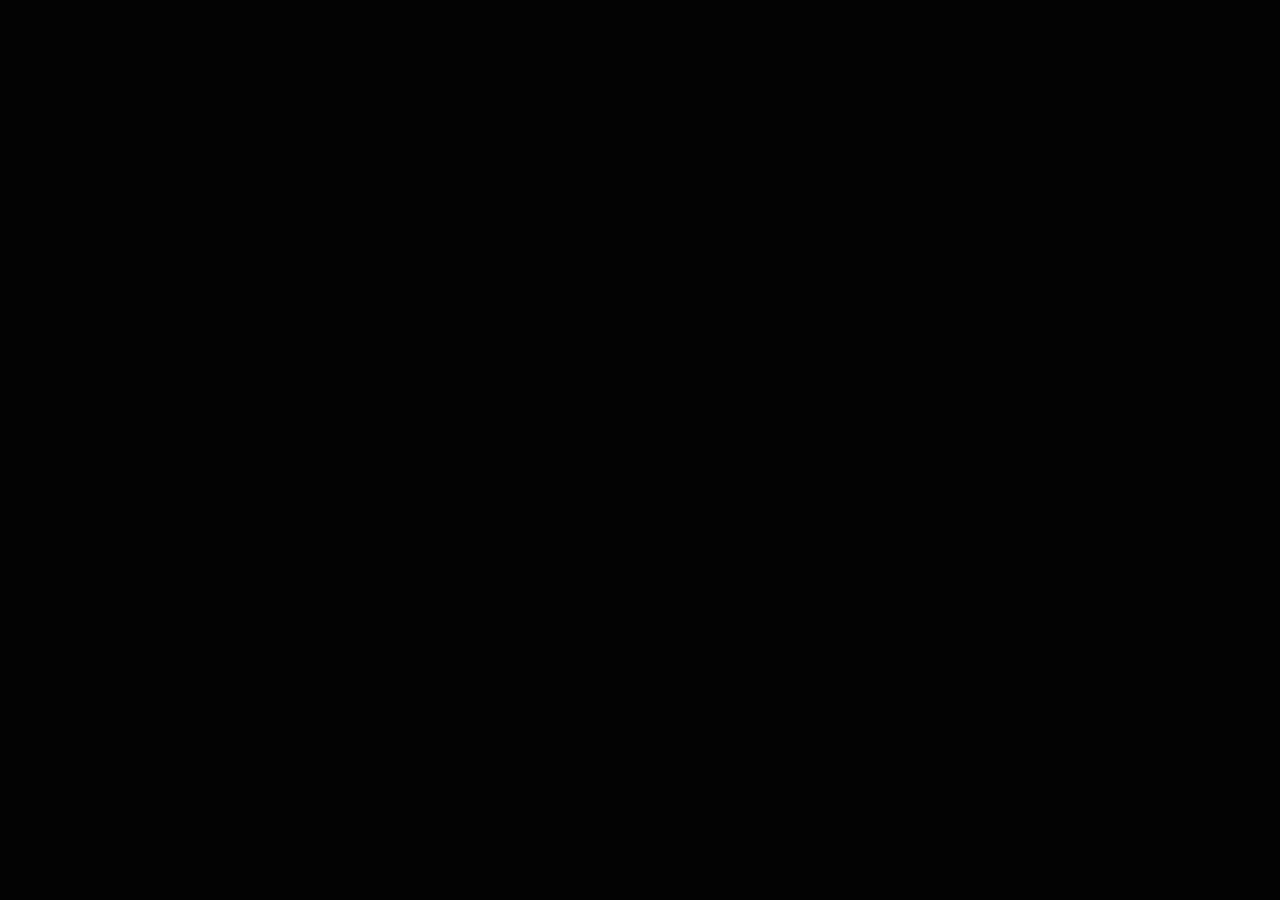
==== index.html @ 35785496 "Add files via upload" ====
<!DOCTYPE html><html lang="ru"><head><meta charset="utf-8"><meta http-equiv="X-UA-Compatible" content="IE=edge"><meta name="viewport" content="width=device-width,initial-scale=1"><!--[if IE]><link rel="icon" href="/favicon.ico"><![endif]--><title>my-time</title><link href="/css/chunk-2773e936.33320d88.css" rel="prefetch"><link href="/js/chunk-2773e936.4929182a.js" rel="prefetch"><link href="/js/chunk-2d217357.338fc797.js" rel="prefetch"><link href="/css/app.c82d4ef8.css" rel="preload" as="style"><link href="/js/app.4e333f51.js" rel="preload" as="script"><link href="/js/chunk-vendors.bb2d815b.js" rel="preload" as="script"><link href="/css/app.c82d4ef8.css" rel="stylesheet"><link rel="icon" type="image/png" sizes="32x32" href="/img/icons/favicon-32x32.png"><link rel="icon" type="image/png" sizes="16x16" href="/img/icons/favicon-16x16.png"><link rel="manifest" href="/manifest.json"><meta name="theme-color" content="#4DBA87"><meta name="apple-mobile-web-app-capable" content="no"><meta name="apple-mobile-web-app-status-bar-style" content="default"><meta name="apple-mobile-web-app-title" content="my-time"><link rel="apple-touch-icon" href="/img/icons/apple-touch-icon-152x152.png"><link rel="mask-icon" href="/img/icons/safari-pinned-tab.svg" color="#4DBA87"><meta name="msapplication-TileImage" content="/img/icons/msapplication-icon-144x144.png"><meta name="msapplication-TileColor" content="#000000"></head><body><noscript><strong>We're sorry but my-time doesn't work properly without JavaScript enabled. Please enable it to continue.</strong></noscript><div id="app"></div><script src="/js/chunk-vendors.bb2d815b.js"></script><script src="/js/app.4e333f51.js"></script></body></html>
---- css/chunk-2773e936.33320d88.css ----
.favorites__content .tasks{padding-top:15px}
---- css/app.c82d4ef8.css ----
*{margin:0;padding:0;box-sizing:border-box;-webkit-tap-highlight-color:rgba(0,0,0,0)}*,body{font-family:Roboto,sans-serif}body{background-color:#030303;color:#fff}button,input{height:50px;border-radius:10px;border:none;box-shadow:none;outline:none}input{padding-left:15px;background-color:#131313;color:#fff;font-size:15px;font-weight:400}input::-moz-placeholder{color:hsla(0,0%,100%,.44313725490196076)}input:-ms-input-placeholder{color:hsla(0,0%,100%,.44313725490196076)}input::placeholder{color:hsla(0,0%,100%,.44313725490196076)}@supports (-webkit-appearance:none) or (-moz-appearance:none){input[type=checkbox],input[type=radio]{--active:#275efe;--active-inner:#fff;--focus:1px rgba(39,94,254,0.3);--border:#bbc1e1;--border-hover:#275efe;--background:#fff;--disabled:#f6f8ff;--disabled-inner:#e1e6f9;-webkit-appearance:none;-moz-appearance:none;height:17px;outline:none;display:inline-block;vertical-align:top;position:relative;margin:0;cursor:pointer;border:1px solid var(--bc,var(--border));background:var(--b,var(--background));transition:background .3s,border-color .3s,box-shadow .2s}input[type=checkbox]:after,input[type=radio]:after{content:"";display:block;left:0;top:0;position:absolute;transition:transform var(--d-t,.3s) var(--d-t-e,ease),opacity var(--d-o,.2s)}input[type=checkbox]:checked,input[type=radio]:checked{--b:var(--active);--bc:var(--active);--d-o:.3s;--d-t:.6s;--d-t-e:cubic-bezier(.2,.85,.32,1.2)}input[type=checkbox]:disabled,input[type=radio]:disabled{--b:var(--disabled);cursor:not-allowed;opacity:.9}input[type=checkbox]:disabled:checked,input[type=radio]:disabled:checked{--b:var(--disabled-inner);--bc:var(--border)}input[type=checkbox]:disabled+label,input[type=radio]:disabled+label{cursor:not-allowed}input[type=checkbox]:hover:not(:checked):not(:disabled),input[type=radio]:hover:not(:checked):not(:disabled){--bc:var(--border-hover)}input[type=checkbox]:focus,input[type=radio]:focus{box-shadow:0 0 0 var(--focus)}input[type=checkbox]:not(.switch),input[type=radio]:not(.switch){width:17px}input[type=checkbox]:not(.switch):after,input[type=radio]:not(.switch):after{opacity:var(--o,0)}input[type=checkbox]:not(.switch):checked,input[type=radio]:not(.switch):checked{--o:1}input[type=checkbox]+label,input[type=radio]+label{font-size:14px;display:inline-block;vertical-align:top;cursor:pointer;margin-left:4px}input[type=checkbox]:not(.switch){border-radius:5px}input[type=checkbox]:not(.switch):after{width:4px;height:8px;border:2px solid var(--active-inner);border-top:0;border-left:0;left:4.7px;top:0;transform:rotate(var(--r,20deg))}input[type=checkbox]:not(.switch):checked{--r:43deg}input[type=checkbox].switch{width:38px;border-radius:11px}input[type=checkbox].switch:after{left:2px;top:2px;border-radius:50%;width:15px;height:15px;background:var(--ab,var(--border));transform:translateX(var(--x,0))}input[type=checkbox].switch:checked{--ab:var(--active-inner);--x:17px}input[type=checkbox].switch:disabled:not(:checked):after{opacity:.6}input[type=radio]{border-radius:50%}input[type=radio]:after{width:19px;height:19px;border-radius:50%;background:var(--active-inner);opacity:0;transform:scale(var(--s,.7))}input[type=radio]:checked{--s:.5}}button{padding:0 20px;background:linear-gradient(to bottom right,#1fa5ff,#1053ff);color:#fff;font-size:15px;font-weight:500;cursor:pointer;transition:.3s}button:hover{background-color:#095ed6}.text-completed{text-decoration:line-through!important}.container{position:relative;width:90%;max-width:480px;margin:0 auto}.fade-enter-active,.fade-leave-active{transition:opacity .3s}.fade-enter,.fade-leave-to{opacity:0}.tasks{padding-top:15px;min-height:300px;height:calc(100vh - 60px);overflow-y:scroll}.tasks::-webkit-scrollbar{width:0}.tasks .tasks__row-title-btn{width:100%;display:flex;justify-content:space-between;align-items:center}.tasks .tasks__row-title-btn .tasks__toggle-tasks{margin-top:10px;width:30px;height:30px;border-radius:5px;position:relative;background-color:#131313;background-image:url(../img/row.0f222b0d.svg);background-size:60%;background-position:50%;background-repeat:no-repeat}.tasks .tasks__row-title-btn .tasks__toggle-tasks_col{background-image:url(../img/column.a59ead83.svg)}.tasks .tasks__title{margin-top:15px;font-size:20px}.tasks .tasks__empty{position:absolute;top:55%;left:50%;transform:translate(-50%,-55%);min-width:300px;max-width:300px;color:#4d4d4d;text-align:center;font-size:20px}.search[data-v-60acb552]{width:100%;z-index:99}.search .search__wrapper[data-v-60acb552]{display:flex;border-radius:13px;background-color:#131313}.search .search__wrapper .search__inp[data-v-60acb552]{width:100%;background-color:transparent}.search .search__wrapper .search__btn[data-v-60acb552]{min-width:50px;max-width:50px;padding:0;background-color:transparent;background-image:url(../img/search.993e23d5.svg);background-size:60%;background-repeat:no-repeat;background-position:50%}.search .search__wrapper .search__btn_voice[data-v-60acb552]{background-image:url(../img/microphone.0c32da99.svg);background-size:50%}.banner[data-v-dc22b706]{width:100%;height:120px;padding:17px;margin-top:10px;border-radius:15px;background:linear-gradient(to bottom right,#ff6a28,#fe2f57)}.banner .banner__time[data-v-dc22b706]{margin-top:0;font-size:22px;font-weight:700}.banner .banner__date[data-v-dc22b706]{margin-top:2px;font-size:15px}.banner .banner__date span[data-v-dc22b706]{font-weight:900}.banner .banner__title[data-v-dc22b706]{margin-top:17px;font-size:16px}.tasks-wrapper[data-v-55b09210]{width:100%;margin-top:10px;margin-left:-2%;display:flex;flex-wrap:wrap}.tasks-wrapper .tasks-wrapper__task[data-v-55b09210]{position:relative;width:48%;min-height:140px;max-height:140px;margin-left:2%;border-radius:13px;padding-left:15px;padding-right:10px;padding-top:13px;overflow:hidden;background-color:#131313;margin-top:2%;cursor:pointer}.tasks-wrapper .tasks-wrapper__task[data-v-55b09210]:before{content:"";position:absolute;bottom:0;left:0;width:100%;height:70%;box-shadow:inset 0 -100px 43px -33px #131313;z-index:2}.tasks-wrapper .tasks-wrapper__task .tasks-wrapper__date[data-v-55b09210]{margin-top:0;font-size:11px}.tasks-wrapper .tasks-wrapper__task .tasks-wrapper__title[data-v-55b09210]{margin-top:7px;font-size:16px}.tasks-wrapper .tasks-wrapper__task .tasks-wrapper__subtasks[data-v-55b09210]{margin-top:5px;max-height:80px;overflow:hidden;list-style:none}.tasks-wrapper .tasks-wrapper__task .tasks-wrapper__subtasks .tasks-wrapper__subtask[data-v-55b09210]{font-size:13px}.tasks-wrapper .tasks-wrapper__task-start[data-v-55b09210]{background-color:#4d97ff}.tasks-wrapper .tasks-wrapper__task-start[data-v-55b09210]:before{content:"";position:absolute;bottom:0;left:0;width:100%;height:70%;box-shadow:inset 0 -100px 43px -33px #4d97ff;z-index:2}.tasks-wrapper .wrapper__task-expired[data-v-55b09210]{background-color:#e95454}.tasks-wrapper .wrapper__task-expired[data-v-55b09210]:before{content:"";position:absolute;bottom:0;left:0;width:100%;height:70%;box-shadow:inset 0 -100px 43px -33px #e95454;z-index:2}.tasks-wrapper .tasks-wrapper__task-completed[data-v-55b09210]{background-color:#1ee6a3}.tasks-wrapper .tasks-wrapper__task-completed[data-v-55b09210]:before{content:"";position:absolute;bottom:0;left:0;width:100%;height:70%;box-shadow:inset 0 -100px 43px -33px #1ee6a3;z-index:2}.tasks-wrapper .tasks-wrapper__task-completed .tasks-wrapper__subtasks .tasks-wrapper__subtask[data-v-55b09210],.tasks-wrapper .tasks-wrapper__task-completed .tasks-wrapper__title[data-v-55b09210]{text-decoration:line-through}.tasks-wrapper_col[data-v-55b09210]{display:flex;flex-direction:column;margin-left:0}.tasks-wrapper_col .tasks-wrapper__task[data-v-55b09210]{width:100%;margin-left:0}.task[data-v-6e0d31a6]{position:fixed;top:0;left:0;width:100%;height:100%;background-color:#030303;color:#fff;z-index:100;overflow:scroll;padding-bottom:20px}.task[data-v-6e0d31a6]::-webkit-scrollbar{width:0}.task .task__wrapper[data-v-6e0d31a6]{height:100%;min-height:500px}.task .task__header[data-v-6e0d31a6]{width:100%;height:50px;display:flex;justify-content:space-between;align-items:center}.task .task__header .task__close[data-v-6e0d31a6]{width:17px;height:17px;background-image:url(../img/left-arrow.f709d00b.svg);background-size:100%;background-position:50%;background-repeat:no-repeat}.task .task__header .task__params[data-v-6e0d31a6]{display:flex;align-items:center}.task .task__header .task__params .task__param[data-v-6e0d31a6]{width:20px;height:20px;background-size:100%;background-position:50%;background-repeat:no-repeat}.task .task__header .task__params .task__param[data-v-6e0d31a6]:not(:last-child){margin-right:13px}.task .task__date[data-v-6e0d31a6]{margin-top:13px;font-size:11px}.task .task__title[data-v-6e0d31a6]{margin-top:5px;font-size:23px}.task .task__subtasks[data-v-6e0d31a6]{margin-top:15px;list-style:none}.task .task__subtasks .task__subtask[data-v-6e0d31a6]{display:flex}.task .task__subtasks .task__subtask[data-v-6e0d31a6]:not(:first-child){margin-top:10px}.task .task__subtasks .task__subtask label[data-v-6e0d31a6]{margin-left:10px;font-size:16px}.add-task-btn[data-v-cedda2b6]{position:absolute;bottom:20px;right:0;height:45px;display:flex;align-items:center;border-radius:50px;font-size:14px;z-index:99}.add-task-btn span[data-v-cedda2b6]{margin-right:10px;font-size:30px}.nav[data-v-4099fc25]{width:100%;position:fixed;left:0;bottom:0;display:flex;align-items:center;background-color:#030303;z-index:99}.nav .nav__wrapper[data-v-4099fc25]{height:60px;padding:0 20px;padding-top:5px;display:flex;justify-content:space-between;align-items:center}.nav .nav__wrapper .nav__btn[data-v-4099fc25]{-webkit-user-select:none;-moz-user-select:none;-ms-user-select:none;user-select:none;cursor:pointer}.nav .nav__wrapper .nav__btn svg[data-v-4099fc25]{max-width:22px;max-height:22px;fill:#fff;transition:.3s}.nav .nav__wrapper .router-link-exact-active svg[data-v-4099fc25],.nav .nav__wrapper .router-link-exact-active svg path[data-v-4099fc25]{fill:#1771f1}.add-task[data-v-185a1dc6]{position:fixed;top:0;left:0;width:100%;height:100%;background-color:#030303;color:#fff;z-index:100;overflow:scroll;padding-bottom:20px}.add-task[data-v-185a1dc6]::-webkit-scrollbar{width:0}.add-task .add-task__wrapper[data-v-185a1dc6]{height:100%;min-height:500px}.add-task .add-task__header[data-v-185a1dc6]{width:100%;margin-top:15px;display:flex;align-items:center;justify-content:space-between}.add-task .add-task__header .add-task__title[data-v-185a1dc6]{font-size:17px}.add-task .add-task__header .add-task__close[data-v-185a1dc6]{width:20px;height:20px;padding:0;background:transparent;border-radius:0;background-image:url(../img/close.d11ab18e.svg);background-size:80%;background-position:50%;background-repeat:no-repeat}.add-task .add-task__date[data-v-185a1dc6],.add-task .add-task__title-inp[data-v-185a1dc6]{width:100%;margin-top:20px}.add-task .add-task__date .add-task__date-title[data-v-185a1dc6]{font-size:12px}.add-task .add-task__date .add-task__date-inp[data-v-185a1dc6]{width:100%;margin-top:5px;display:flex;align-items:center;justify-content:space-between}.add-task .add-task__date .add-task__date-inp input[data-v-185a1dc6]{width:49%}.add-task .add-task__subtask[data-v-185a1dc6]{margin-top:20px}.add-task .add-task__subtask .add-task__subtask-add[data-v-185a1dc6]{width:100%;height:30px;padding:0;border-radius:5px;background:#131313;font-size:14px;font-weight:400}.add-task .add-task__subtask .add-task__subtasks[data-v-185a1dc6]{margin-top:10px;display:flex;flex-direction:column}.add-task .add-task__subtask .add-task__subtasks .add-task__subtask-inp[data-v-185a1dc6]{display:flex;align-items:center;border-radius:10px;background-color:#131313}.add-task .add-task__subtask .add-task__subtasks .add-task__subtask-inp[data-v-185a1dc6]:not(:first-child){margin-top:5px}.add-task .add-task__subtask .add-task__subtasks .add-task__subtask-inp input[data-v-185a1dc6]{width:100%;height:40px}.add-task .add-task__subtask .add-task__subtasks .add-task__subtask-inp button[data-v-185a1dc6]{width:40px;height:40px;border-radius:0;background-color:transparent;background-image:url(../img/close.d11ab18e.svg);background-size:30%;background-repeat:no-repeat;background-position:50%}.add-task .add-task__add[data-v-185a1dc6]{margin-top:20px;width:100%;height:35px}
---- css/app.c82d4ef8.css ----
*{margin:0;padding:0;box-sizing:border-box;-webkit-tap-highlight-color:rgba(0,0,0,0)}*,body{font-family:Roboto,sans-serif}body{background-color:#030303;color:#fff}button,input{height:50px;border-radius:10px;border:none;box-shadow:none;outline:none}input{padding-left:15px;background-color:#131313;color:#fff;font-size:15px;font-weight:400}input::-moz-placeholder{color:hsla(0,0%,100%,.44313725490196076)}input:-ms-input-placeholder{color:hsla(0,0%,100%,.44313725490196076)}input::placeholder{color:hsla(0,0%,100%,.44313725490196076)}@supports (-webkit-appearance:none) or (-moz-appearance:none){input[type=checkbox],input[type=radio]{--active:#275efe;--active-inner:#fff;--focus:1px rgba(39,94,254,0.3);--border:#bbc1e1;--border-hover:#275efe;--background:#fff;--disabled:#f6f8ff;--disabled-inner:#e1e6f9;-webkit-appearance:none;-moz-appearance:none;height:17px;outline:none;display:inline-block;vertical-align:top;position:relative;margin:0;cursor:pointer;border:1px solid var(--bc,var(--border));background:var(--b,var(--background));transition:background .3s,border-color .3s,box-shadow .2s}input[type=checkbox]:after,input[type=radio]:after{content:"";display:block;left:0;top:0;position:absolute;transition:transform var(--d-t,.3s) var(--d-t-e,ease),opacity var(--d-o,.2s)}input[type=checkbox]:checked,input[type=radio]:checked{--b:var(--active);--bc:var(--active);--d-o:.3s;--d-t:.6s;--d-t-e:cubic-bezier(.2,.85,.32,1.2)}input[type=checkbox]:disabled,input[type=radio]:disabled{--b:var(--disabled);cursor:not-allowed;opacity:.9}input[type=checkbox]:disabled:checked,input[type=radio]:disabled:checked{--b:var(--disabled-inner);--bc:var(--border)}input[type=checkbox]:disabled+label,input[type=radio]:disabled+label{cursor:not-allowed}input[type=checkbox]:hover:not(:checked):not(:disabled),input[type=radio]:hover:not(:checked):not(:disabled){--bc:var(--border-hover)}input[type=checkbox]:focus,input[type=radio]:focus{box-shadow:0 0 0 var(--focus)}input[type=checkbox]:not(.switch),input[type=radio]:not(.switch){width:17px}input[type=checkbox]:not(.switch):after,input[type=radio]:not(.switch):after{opacity:var(--o,0)}input[type=checkbox]:not(.switch):checked,input[type=radio]:not(.switch):checked{--o:1}input[type=checkbox]+label,input[type=radio]+label{font-size:14px;display:inline-block;vertical-align:top;cursor:pointer;margin-left:4px}input[type=checkbox]:not(.switch){border-radius:5px}input[type=checkbox]:not(.switch):after{width:4px;height:8px;border:2px solid var(--active-inner);border-top:0;border-left:0;left:4.7px;top:0;transform:rotate(var(--r,20deg))}input[type=checkbox]:not(.switch):checked{--r:43deg}input[type=checkbox].switch{width:38px;border-radius:11px}input[type=checkbox].switch:after{left:2px;top:2px;border-radius:50%;width:15px;height:15px;background:var(--ab,var(--border));transform:translateX(var(--x,0))}input[type=checkbox].switch:checked{--ab:var(--active-inner);--x:17px}input[type=checkbox].switch:disabled:not(:checked):after{opacity:.6}input[type=radio]{border-radius:50%}input[type=radio]:after{width:19px;height:19px;border-radius:50%;background:var(--active-inner);opacity:0;transform:scale(var(--s,.7))}input[type=radio]:checked{--s:.5}}button{padding:0 20px;background:linear-gradient(to bottom right,#1fa5ff,#1053ff);color:#fff;font-size:15px;font-weight:500;cursor:pointer;transition:.3s}button:hover{background-color:#095ed6}.text-completed{text-decoration:line-through!important}.container{position:relative;width:90%;max-width:480px;margin:0 auto}.fade-enter-active,.fade-leave-active{transition:opacity .3s}.fade-enter,.fade-leave-to{opacity:0}.tasks{padding-top:15px;min-height:300px;height:calc(100vh - 60px);overflow-y:scroll}.tasks::-webkit-scrollbar{width:0}.tasks .tasks__row-title-btn{width:100%;display:flex;justify-content:space-between;align-items:center}.tasks .tasks__row-title-btn .tasks__toggle-tasks{margin-top:10px;width:30px;height:30px;border-radius:5px;position:relative;background-color:#131313;background-image:url(../img/row.0f222b0d.svg);background-size:60%;background-position:50%;background-repeat:no-repeat}.tasks .tasks__row-title-btn .tasks__toggle-tasks_col{background-image:url(../img/column.a59ead83.svg)}.tasks .tasks__title{margin-top:15px;font-size:20px}.tasks .tasks__empty{position:absolute;top:55%;left:50%;transform:translate(-50%,-55%);min-width:300px;max-width:300px;color:#4d4d4d;text-align:center;font-size:20px}.search[data-v-60acb552]{width:100%;z-index:99}.search .search__wrapper[data-v-60acb552]{display:flex;border-radius:13px;background-color:#131313}.search .search__wrapper .search__inp[data-v-60acb552]{width:100%;background-color:transparent}.search .search__wrapper .search__btn[data-v-60acb552]{min-width:50px;max-width:50px;padding:0;background-color:transparent;background-image:url(../img/search.993e23d5.svg);background-size:60%;background-repeat:no-repeat;background-position:50%}.search .search__wrapper .search__btn_voice[data-v-60acb552]{background-image:url(../img/microphone.0c32da99.svg);background-size:50%}.banner[data-v-dc22b706]{width:100%;height:120px;padding:17px;margin-top:10px;border-radius:15px;background:linear-gradient(to bottom right,#ff6a28,#fe2f57)}.banner .banner__time[data-v-dc22b706]{margin-top:0;font-size:22px;font-weight:700}.banner .banner__date[data-v-dc22b706]{margin-top:2px;font-size:15px}.banner .banner__date span[data-v-dc22b706]{font-weight:900}.banner .banner__title[data-v-dc22b706]{margin-top:17px;font-size:16px}.tasks-wrapper[data-v-55b09210]{width:100%;margin-top:10px;margin-left:-2%;display:flex;flex-wrap:wrap}.tasks-wrapper .tasks-wrapper__task[data-v-55b09210]{position:relative;width:48%;min-height:140px;max-height:140px;margin-left:2%;border-radius:13px;padding-left:15px;padding-right:10px;padding-top:13px;overflow:hidden;background-color:#131313;margin-top:2%;cursor:pointer}.tasks-wrapper .tasks-wrapper__task[data-v-55b09210]:before{content:"";position:absolute;bottom:0;left:0;width:100%;height:70%;box-shadow:inset 0 -100px 43px -33px #131313;z-index:2}.tasks-wrapper .tasks-wrapper__task .tasks-wrapper__date[data-v-55b09210]{margin-top:0;font-size:11px}.tasks-wrapper .tasks-wrapper__task .tasks-wrapper__title[data-v-55b09210]{margin-top:7px;font-size:16px}.tasks-wrapper .tasks-wrapper__task .tasks-wrapper__subtasks[data-v-55b09210]{margin-top:5px;max-height:80px;overflow:hidden;list-style:none}.tasks-wrapper .tasks-wrapper__task .tasks-wrapper__subtasks .tasks-wrapper__subtask[data-v-55b09210]{font-size:13px}.tasks-wrapper .tasks-wrapper__task-start[data-v-55b09210]{background-color:#4d97ff}.tasks-wrapper .tasks-wrapper__task-start[data-v-55b09210]:before{content:"";position:absolute;bottom:0;left:0;width:100%;height:70%;box-shadow:inset 0 -100px 43px -33px #4d97ff;z-index:2}.tasks-wrapper .wrapper__task-expired[data-v-55b09210]{background-color:#e95454}.tasks-wrapper .wrapper__task-expired[data-v-55b09210]:before{content:"";position:absolute;bottom:0;left:0;width:100%;height:70%;box-shadow:inset 0 -100px 43px -33px #e95454;z-index:2}.tasks-wrapper .tasks-wrapper__task-completed[data-v-55b09210]{background-color:#1ee6a3}.tasks-wrapper .tasks-wrapper__task-completed[data-v-55b09210]:before{content:"";position:absolute;bottom:0;left:0;width:100%;height:70%;box-shadow:inset 0 -100px 43px -33px #1ee6a3;z-index:2}.tasks-wrapper .tasks-wrapper__task-completed .tasks-wrapper__subtasks .tasks-wrapper__subtask[data-v-55b09210],.tasks-wrapper .tasks-wrapper__task-completed .tasks-wrapper__title[data-v-55b09210]{text-decoration:line-through}.tasks-wrapper_col[data-v-55b09210]{display:flex;flex-direction:column;margin-left:0}.tasks-wrapper_col .tasks-wrapper__task[data-v-55b09210]{width:100%;margin-left:0}.task[data-v-6e0d31a6]{position:fixed;top:0;left:0;width:100%;height:100%;background-color:#030303;color:#fff;z-index:100;overflow:scroll;padding-bottom:20px}.task[data-v-6e0d31a6]::-webkit-scrollbar{width:0}.task .task__wrapper[data-v-6e0d31a6]{height:100%;min-height:500px}.task .task__header[data-v-6e0d31a6]{width:100%;height:50px;display:flex;justify-content:space-between;align-items:center}.task .task__header .task__close[data-v-6e0d31a6]{width:17px;height:17px;background-image:url(../img/left-arrow.f709d00b.svg);background-size:100%;background-position:50%;background-repeat:no-repeat}.task .task__header .task__params[data-v-6e0d31a6]{display:flex;align-items:center}.task .task__header .task__params .task__param[data-v-6e0d31a6]{width:20px;height:20px;background-size:100%;background-position:50%;background-repeat:no-repeat}.task .task__header .task__params .task__param[data-v-6e0d31a6]:not(:last-child){margin-right:13px}.task .task__date[data-v-6e0d31a6]{margin-top:13px;font-size:11px}.task .task__title[data-v-6e0d31a6]{margin-top:5px;font-size:23px}.task .task__subtasks[data-v-6e0d31a6]{margin-top:15px;list-style:none}.task .task__subtasks .task__subtask[data-v-6e0d31a6]{display:flex}.task .task__subtasks .task__subtask[data-v-6e0d31a6]:not(:first-child){margin-top:10px}.task .task__subtasks .task__subtask label[data-v-6e0d31a6]{margin-left:10px;font-size:16px}.add-task-btn[data-v-cedda2b6]{position:absolute;bottom:20px;right:0;height:45px;display:flex;align-items:center;border-radius:50px;font-size:14px;z-index:99}.add-task-btn span[data-v-cedda2b6]{margin-right:10px;font-size:30px}.nav[data-v-4099fc25]{width:100%;position:fixed;left:0;bottom:0;display:flex;align-items:center;background-color:#030303;z-index:99}.nav .nav__wrapper[data-v-4099fc25]{height:60px;padding:0 20px;padding-top:5px;display:flex;justify-content:space-between;align-items:center}.nav .nav__wrapper .nav__btn[data-v-4099fc25]{-webkit-user-select:none;-moz-user-select:none;-ms-user-select:none;user-select:none;cursor:pointer}.nav .nav__wrapper .nav__btn svg[data-v-4099fc25]{max-width:22px;max-height:22px;fill:#fff;transition:.3s}.nav .nav__wrapper .router-link-exact-active svg[data-v-4099fc25],.nav .nav__wrapper .router-link-exact-active svg path[data-v-4099fc25]{fill:#1771f1}.add-task[data-v-185a1dc6]{position:fixed;top:0;left:0;width:100%;height:100%;background-color:#030303;color:#fff;z-index:100;overflow:scroll;padding-bottom:20px}.add-task[data-v-185a1dc6]::-webkit-scrollbar{width:0}.add-task .add-task__wrapper[data-v-185a1dc6]{height:100%;min-height:500px}.add-task .add-task__header[data-v-185a1dc6]{width:100%;margin-top:15px;display:flex;align-items:center;justify-content:space-between}.add-task .add-task__header .add-task__title[data-v-185a1dc6]{font-size:17px}.add-task .add-task__header .add-task__close[data-v-185a1dc6]{width:20px;height:20px;padding:0;background:transparent;border-radius:0;background-image:url(../img/close.d11ab18e.svg);background-size:80%;background-position:50%;background-repeat:no-repeat}.add-task .add-task__date[data-v-185a1dc6],.add-task .add-task__title-inp[data-v-185a1dc6]{width:100%;margin-top:20px}.add-task .add-task__date .add-task__date-title[data-v-185a1dc6]{font-size:12px}.add-task .add-task__date .add-task__date-inp[data-v-185a1dc6]{width:100%;margin-top:5px;display:flex;align-items:center;justify-content:space-between}.add-task .add-task__date .add-task__date-inp input[data-v-185a1dc6]{width:49%}.add-task .add-task__subtask[data-v-185a1dc6]{margin-top:20px}.add-task .add-task__subtask .add-task__subtask-add[data-v-185a1dc6]{width:100%;height:30px;padding:0;border-radius:5px;background:#131313;font-size:14px;font-weight:400}.add-task .add-task__subtask .add-task__subtasks[data-v-185a1dc6]{margin-top:10px;display:flex;flex-direction:column}.add-task .add-task__subtask .add-task__subtasks .add-task__subtask-inp[data-v-185a1dc6]{display:flex;align-items:center;border-radius:10px;background-color:#131313}.add-task .add-task__subtask .add-task__subtasks .add-task__subtask-inp[data-v-185a1dc6]:not(:first-child){margin-top:5px}.add-task .add-task__subtask .add-task__subtasks .add-task__subtask-inp input[data-v-185a1dc6]{width:100%;height:40px}.add-task .add-task__subtask .add-task__subtasks .add-task__subtask-inp button[data-v-185a1dc6]{width:40px;height:40px;border-radius:0;background-color:transparent;background-image:url(../img/close.d11ab18e.svg);background-size:30%;background-repeat:no-repeat;background-position:50%}.add-task .add-task__add[data-v-185a1dc6]{margin-top:20px;width:100%;height:35px}
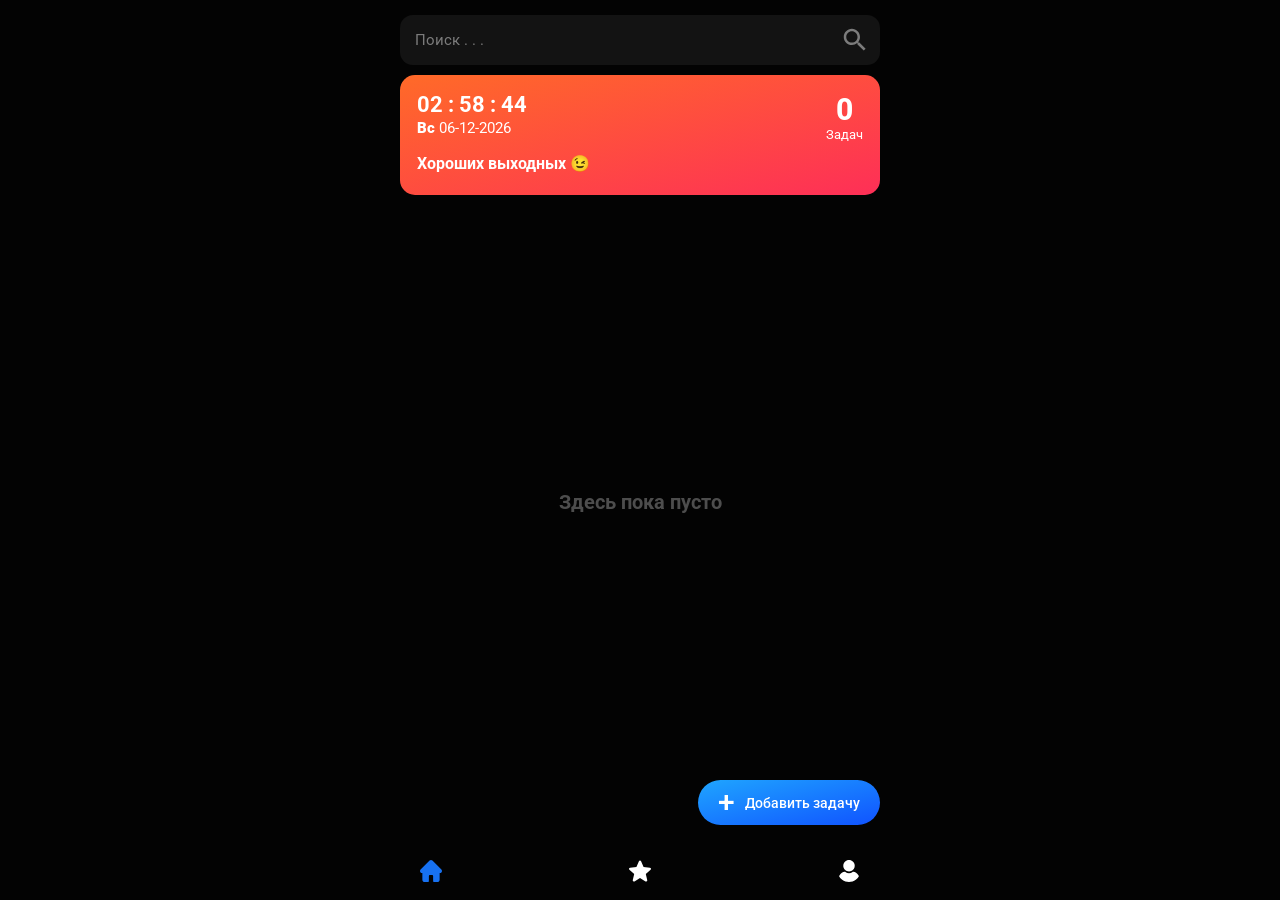
==== commit 5a9d1636: "Add files via upload" ====
--- a/index.html
+++ b/index.html
@@ -1 +1,37 @@
-<!DOCTYPE html><html lang="ru"><head><meta charset="utf-8"><meta http-equiv="X-UA-Compatible" content="IE=edge"><meta name="viewport" content="width=device-width,initial-scale=1"><!--[if IE]><link rel="icon" href="/favicon.ico"><![endif]--><title>my-time</title><link href="/css/chunk-2773e936.33320d88.css" rel="prefetch"><link href="/js/chunk-2773e936.4929182a.js" rel="prefetch"><link href="/js/chunk-2d217357.338fc797.js" rel="prefetch"><link href="/css/app.c82d4ef8.css" rel="preload" as="style"><link href="/js/app.4e333f51.js" rel="preload" as="script"><link href="/js/chunk-vendors.bb2d815b.js" rel="preload" as="script"><link href="/css/app.c82d4ef8.css" rel="stylesheet"><link rel="icon" type="image/png" sizes="32x32" href="/img/icons/favicon-32x32.png"><link rel="icon" type="image/png" sizes="16x16" href="/img/icons/favicon-16x16.png"><link rel="manifest" href="/manifest.json"><meta name="theme-color" content="#4DBA87"><meta name="apple-mobile-web-app-capable" content="no"><meta name="apple-mobile-web-app-status-bar-style" content="default"><meta name="apple-mobile-web-app-title" content="my-time"><link rel="apple-touch-icon" href="/img/icons/apple-touch-icon-152x152.png"><link rel="mask-icon" href="/img/icons/safari-pinned-tab.svg" color="#4DBA87"><meta name="msapplication-TileImage" content="/img/icons/msapplication-icon-144x144.png"><meta name="msapplication-TileColor" content="#000000"></head><body><noscript><strong>We're sorry but my-time doesn't work properly without JavaScript enabled. Please enable it to continue.</strong></noscript><div id="app"></div><script src="/js/chunk-vendors.bb2d815b.js"></script><script src="/js/app.4e333f51.js"></script></body></html>+<!DOCTYPE html>
+<html lang="ru">
+<head>
+    <meta charset="utf-8">
+    <meta http-equiv="X-UA-Compatible" content="IE=edge">
+    <meta name="viewport" content="width=device-width,initial-scale=1">
+    <!--[if IE]>
+    <link rel="icon" href="/favicon.ico"><![endif]--><title>Notes</title>
+    <link href="/css/chunk-2773e936.33320d88.css" rel="prefetch">
+    <link href="/js/chunk-2773e936.05f5c3e2.js" rel="prefetch">
+    <link href="/js/chunk-2d0c8842.29bdf00c.js" rel="prefetch">
+    <link href="/js/chunk-2d0d338e.11d498d3.js" rel="prefetch">
+    <link href="/js/chunk-2d217357.ae02a69b.js" rel="prefetch">
+    <link href="/css/app.5cc33a46.css" rel="preload" as="style">
+    <link href="/js/app.e316fbad.js" rel="preload" as="script">
+    <link href="/js/chunk-vendors.88b5a875.js" rel="preload" as="script">
+    <link href="/css/app.5cc33a46.css" rel="stylesheet">
+    <link rel="icon" type="image/png" sizes="32x32" href="/img/icons/notes.png">
+    <link rel="icon" type="image/png" sizes="16x16" href="/img/icons/notes.png">
+    <link rel="manifest" href="/manifest.json">
+    <meta name="theme-color" content="#000000">
+    <meta name="apple-mobile-web-app-capable" content="no">
+    <meta name="apple-mobile-web-app-status-bar-style" content="default">
+    <meta name="apple-mobile-web-app-title" content="Notes">
+    <link rel="apple-touch-icon" href="/img/icons/notes.png">
+    <link rel="mask-icon" href="/img/icons/safari-pinned-tab.svg" color="#000000">
+    <meta name="msapplication-TileImage" content="/img/icons/notes.png">
+    <meta name="msapplication-TileColor" content="#000000">
+</head>
+<body>
+<noscript><strong>We're sorry but notes doesn't work properly without JavaScript enabled. Please enable it to
+    continue.</strong></noscript>
+<div id="app"></div>
+<script src="/js/chunk-vendors.88b5a875.js"></script>
+<script src="/js/app.e316fbad.js"></script>
+</body>
+</html>
--- a/css/app.5cc33a46.css
+++ b/css/app.5cc33a46.css
@@ -0,0 +1 @@
+@import url(https://fonts.googleapis.com/css2?family=Roboto:wght@100;300;400;500;700;900&display=swap);*{margin:0;padding:0;-webkit-box-sizing:border-box;box-sizing:border-box;-webkit-tap-highlight-color:rgba(0,0,0,0)}*,body{font-family:Roboto,sans-serif}body{background-color:#030303;color:#fff}button,input{height:50px;border-radius:10px;border:none;-webkit-box-shadow:none;box-shadow:none;outline:none}input{padding-left:15px;background-color:#131313;color:#fff;font-size:15px;font-weight:400}input::-moz-placeholder{color:hsla(0,0%,100%,.44313725490196076)}input:-ms-input-placeholder{color:hsla(0,0%,100%,.44313725490196076)}input::-webkit-input-placeholder{color:hsla(0,0%,100%,.44313725490196076)}input::-ms-input-placeholder{color:hsla(0,0%,100%,.44313725490196076)}input::placeholder{color:hsla(0,0%,100%,.44313725490196076)}@supports (-webkit-appearance:none) or (-moz-appearance:none){input[type=checkbox],input[type=radio]{--active:#275efe;--active-inner:#fff;--focus:1px rgba(39,94,254,0.3);--border:#bbc1e1;--border-hover:#275efe;--background:#fff;--disabled:#f6f8ff;--disabled-inner:#e1e6f9;-webkit-appearance:none;-moz-appearance:none;height:17px;outline:none;display:inline-block;vertical-align:top;position:relative;margin:0;cursor:pointer;border:1px solid var(--bc,var(--border));background:var(--b,var(--background));-webkit-transition:background .3s,border-color .3s,-webkit-box-shadow .2s;transition:background .3s,border-color .3s,-webkit-box-shadow .2s;-o-transition:background .3s,border-color .3s,box-shadow .2s;transition:background .3s,border-color .3s,box-shadow .2s;transition:background .3s,border-color .3s,box-shadow .2s,-webkit-box-shadow .2s}input[type=checkbox]:after,input[type=radio]:after{content:"";display:block;left:0;top:0;position:absolute;-webkit-transition:opacity var(--d-o,.2s),-webkit-transform var(--d-t,.3s) var(--d-t-e,ease);transition:opacity var(--d-o,.2s),-webkit-transform var(--d-t,.3s) var(--d-t-e,ease);-o-transition:transform var(--d-t,.3s) var(--d-t-e,ease),opacity var(--d-o,.2s);transition:transform var(--d-t,.3s) var(--d-t-e,ease),opacity var(--d-o,.2s);transition:transform var(--d-t,.3s) var(--d-t-e,ease),opacity var(--d-o,.2s),-webkit-transform var(--d-t,.3s) var(--d-t-e,ease)}input[type=checkbox]:checked,input[type=radio]:checked{--b:var(--active);--bc:var(--active);--d-o:.3s;--d-t:.6s;--d-t-e:cubic-bezier(.2,.85,.32,1.2)}input[type=checkbox]:disabled,input[type=radio]:disabled{--b:var(--disabled);cursor:not-allowed;opacity:.9}input[type=checkbox]:disabled:checked,input[type=radio]:disabled:checked{--b:var(--disabled-inner);--bc:var(--border)}input[type=checkbox]:disabled+label,input[type=radio]:disabled+label{cursor:not-allowed}input[type=checkbox]:hover:not(:checked):not(:disabled),input[type=radio]:hover:not(:checked):not(:disabled){--bc:var(--border-hover)}input[type=checkbox]:focus,input[type=radio]:focus{-webkit-box-shadow:0 0 0 var(--focus);box-shadow:0 0 0 var(--focus)}input[type=checkbox]:not(.switch),input[type=radio]:not(.switch){width:17px}input[type=checkbox]:not(.switch):after,input[type=radio]:not(.switch):after{opacity:var(--o,0)}input[type=checkbox]:not(.switch):checked,input[type=radio]:not(.switch):checked{--o:1}input[type=checkbox]+label,input[type=radio]+label{font-size:14px;display:inline-block;vertical-align:top;cursor:pointer;margin-left:4px}input[type=checkbox]:not(.switch){border-radius:5px}input[type=checkbox]:not(.switch):after{width:4px;height:8px;border:2px solid var(--active-inner);border-top:0;border-left:0;left:4.7px;top:0;-webkit-transform:rotate(var(--r,20deg));-ms-transform:rotate(var(--r,20deg));transform:rotate(var(--r,20deg))}input[type=checkbox]:not(.switch):checked{--r:43deg}input[type=checkbox].switch{width:38px;border-radius:11px}input[type=checkbox].switch:after{left:2px;top:2px;border-radius:50%;width:15px;height:15px;background:var(--ab,var(--border));-webkit-transform:translateX(var(--x,0));-ms-transform:translateX(var(--x,0));transform:translateX(var(--x,0))}input[type=checkbox].switch:checked{--ab:var(--active-inner);--x:17px}input[type=checkbox].switch:disabled:not(:checked):after{opacity:.6}input[type=radio]{border-radius:50%}input[type=radio]:after{width:19px;height:19px;border-radius:50%;background:var(--active-inner);opacity:0;-webkit-transform:scale(var(--s,.7));-ms-transform:scale(var(--s,.7));transform:scale(var(--s,.7))}input[type=radio]:checked{--s:.5}}button{padding:0 20px;background:-webkit-gradient(linear,left top, right bottom,from(#1fa5ff),to(#1053ff));background:-o-linear-gradient(top left,#1fa5ff,#1053ff);background:linear-gradient(to bottom right,#1fa5ff,#1053ff);color:#fff;font-size:15px;font-weight:500;cursor:pointer;-webkit-transition:.3s;-o-transition:.3s;transition:.3s}button:hover{background-color:#095ed6}.text-completed{text-decoration:line-through!important}.container{position:relative;width:93%;max-width:480px;margin:0 auto}.fade-enter-active,.fade-leave-active{-webkit-transition:opacity .3s;-o-transition:opacity .3s;transition:opacity .3s}.fade-enter,.fade-leave-to{opacity:0}.tasks{padding-top:15px;min-height:calc(100vh - 60px);height:auto;overflow-y:scroll;padding-bottom:65px}.tasks::-webkit-scrollbar{width:0}.tasks .tasks__row-title-btn{width:100%;display:-webkit-box;display:-ms-flexbox;display:flex;-webkit-box-pack:justify;-ms-flex-pack:justify;justify-content:space-between;-webkit-box-align:center;-ms-flex-align:center;align-items:center}.tasks .tasks__row-title-btn .tasks__toggle-tasks{margin-top:10px;width:30px;height:30px;border-radius:5px;position:relative;background-color:#131313;background-image:url(../img/row.0f222b0d.svg);background-size:60%;background-position:50%;background-repeat:no-repeat}.tasks .tasks__row-title-btn .tasks__toggle-tasks_col{background-image:url(../img/column.a59ead83.svg)}.tasks .tasks__title{margin-top:15px;font-size:20px}.tasks .tasks__empty{position:absolute;top:60%;left:50%;-webkit-transform:translate(-50%,-60%);-ms-transform:translate(-50%,-60%);transform:translate(-50%,-60%);min-width:300px;max-width:300px;color:#4d4d4d;text-align:center;font-size:20px}.sign{width:100%;min-height:600px;height:100vh;display:-webkit-box;display:-ms-flexbox;display:flex;-webkit-box-pack:center;-ms-flex-pack:center;justify-content:center;-webkit-box-align:center;-ms-flex-align:center;align-items:center}.sign .sign__content{margin-top:-50px}.sign .sign__content .sign__title{font-size:27px}.sign .sign__content .sign__form{margin-top:10px;display:-webkit-box;display:-ms-flexbox;display:flex;-webkit-box-orient:vertical;-webkit-box-direction:normal;-ms-flex-direction:column;flex-direction:column}.sign .sign__content .sign__form input{height:45px}.sign .sign__content .sign__form input:not(:first-child){margin-top:5px}.sign .sign__content .sign__form button{margin-top:13px;height:45px;font-size:16px;font-weight:400}.sign .sign__content .sign__form .sign__reg{height:35px;margin-top:5px;border-radius:10px;padding:0 20px;display:-webkit-box;display:-ms-flexbox;display:flex;-webkit-box-pack:center;-ms-flex-pack:center;justify-content:center;-webkit-box-align:center;-ms-flex-align:center;align-items:center;background-color:#363636;color:#fff;font-size:14px;font-weight:500;cursor:pointer;-webkit-transition:.3s;-o-transition:.3s;transition:.3s;border:none;-webkit-box-shadow:none;box-shadow:none;outline:none}.search[data-v-07d7a43c]{width:100%;z-index:99}.search .search__wrapper[data-v-07d7a43c]{display:-webkit-box;display:-ms-flexbox;display:flex;border-radius:13px;background-color:#131313}.search .search__wrapper .search__inp[data-v-07d7a43c]{width:100%;background-color:transparent}.search .search__wrapper .search__btn[data-v-07d7a43c]{min-width:50px;max-width:50px;padding:0;background-color:transparent;background-image:url(../img/search.993e23d5.svg);background-size:60%;background-repeat:no-repeat;background-position:50%}.search .search__wrapper .search__btn_voice[data-v-07d7a43c]{background-image:url(../img/microphone.0c32da99.svg);background-size:50%}.banner[data-v-b9e1937a]{width:100%;height:120px;padding:17px;margin-top:10px;display:-webkit-box;display:-ms-flexbox;display:flex;-webkit-box-pack:justify;-ms-flex-pack:justify;justify-content:space-between;border-radius:15px;background:-webkit-gradient(linear,left top, right bottom,from(#ff6a28),to(#fe2f57));background:-o-linear-gradient(top left,#ff6a28,#fe2f57);background:linear-gradient(to bottom right,#ff6a28,#fe2f57)}.banner .banner__wrapper[data-v-b9e1937a]{display:-webkit-box;display:-ms-flexbox;display:flex;-webkit-box-orient:vertical;-webkit-box-direction:normal;-ms-flex-direction:column;flex-direction:column}.banner .banner__length[data-v-b9e1937a]{text-align:center}.banner .banner__length .banner__length-number[data-v-b9e1937a]{font-size:30px;font-weight:800}.banner .banner__length .banner__length-title[data-v-b9e1937a]{font-size:13px}.banner .banner__time[data-v-b9e1937a]{margin-top:0;font-size:22px;font-weight:700}.banner .banner__date[data-v-b9e1937a]{margin-top:2px;font-size:15px}.banner .banner__date span[data-v-b9e1937a]{font-weight:900}.banner .banner__title[data-v-b9e1937a]{margin-top:17px;font-size:16px}.tasks-wrapper[data-v-2fac7d27]{width:100%;margin-top:10px;margin-left:-2%;display:-webkit-box;display:-ms-flexbox;display:flex;-ms-flex-wrap:wrap;flex-wrap:wrap}.tasks-wrapper .tasks-wrapper__task[data-v-2fac7d27]{position:relative;width:48%;min-height:140px;max-height:140px;margin-left:2%;border-radius:13px;padding-left:15px;padding-right:10px;padding-top:13px;overflow:hidden;background-color:#131313;margin-top:2%;cursor:pointer}.tasks-wrapper .tasks-wrapper__task[data-v-2fac7d27]:before{content:"";position:absolute;bottom:0;left:0;width:100%;height:70%;-webkit-box-shadow:inset 0 -100px 43px -33px #131313;box-shadow:inset 0 -100px 43px -33px #131313;z-index:2}.tasks-wrapper .tasks-wrapper__task .tasks-wrapper__date[data-v-2fac7d27]{margin-top:0;font-size:11px}.tasks-wrapper .tasks-wrapper__task .tasks-wrapper__title[data-v-2fac7d27]{margin-top:7px;font-size:16px}.tasks-wrapper .tasks-wrapper__task .tasks-wrapper__subtasks[data-v-2fac7d27]{margin-top:5px;max-height:80px;overflow:hidden;list-style:none}.tasks-wrapper .tasks-wrapper__task .tasks-wrapper__subtasks .tasks-wrapper__subtask[data-v-2fac7d27]{font-size:13px}.tasks-wrapper .tasks-wrapper__task-start[data-v-2fac7d27]{background-color:#4d97ff}.tasks-wrapper .tasks-wrapper__task-start[data-v-2fac7d27]:before{content:"";position:absolute;bottom:0;left:0;width:100%;height:70%;-webkit-box-shadow:inset 0 -100px 43px -33px #4d97ff;box-shadow:inset 0 -100px 43px -33px #4d97ff;z-index:2}.tasks-wrapper .wrapper__task-expired[data-v-2fac7d27]{background-color:#e95454}.tasks-wrapper .wrapper__task-expired[data-v-2fac7d27]:before{content:"";position:absolute;bottom:0;left:0;width:100%;height:70%;-webkit-box-shadow:inset 0 -100px 43px -33px #e95454;box-shadow:inset 0 -100px 43px -33px #e95454;z-index:2}.tasks-wrapper .tasks-wrapper__task-completed[data-v-2fac7d27]{background-color:#1ee6a3}.tasks-wrapper .tasks-wrapper__task-completed[data-v-2fac7d27]:before{content:"";position:absolute;bottom:0;left:0;width:100%;height:70%;-webkit-box-shadow:inset 0 -100px 43px -33px #1ee6a3;box-shadow:inset 0 -100px 43px -33px #1ee6a3;z-index:2}.tasks-wrapper .tasks-wrapper__task-completed .tasks-wrapper__subtasks .tasks-wrapper__subtask[data-v-2fac7d27],.tasks-wrapper .tasks-wrapper__task-completed .tasks-wrapper__title[data-v-2fac7d27]{text-decoration:line-through}.tasks-wrapper_col[data-v-2fac7d27]{display:-webkit-box;display:-ms-flexbox;display:flex;-webkit-box-orient:vertical;-webkit-box-direction:normal;-ms-flex-direction:column;flex-direction:column;margin-left:0}.tasks-wrapper_col .tasks-wrapper__task[data-v-2fac7d27]{width:100%;margin-left:0}.task[data-v-2e915e86]{position:fixed;top:0;left:0;width:100%;height:100%;background-color:#030303;color:#fff;z-index:100;overflow:scroll;padding-bottom:20px}.task[data-v-2e915e86]::-webkit-scrollbar{width:0}.task .task__wrapper[data-v-2e915e86]{height:100%;min-height:500px}.task .task__header[data-v-2e915e86]{width:100%;height:50px;display:-webkit-box;display:-ms-flexbox;display:flex;-webkit-box-pack:justify;-ms-flex-pack:justify;justify-content:space-between;-webkit-box-align:center;-ms-flex-align:center;align-items:center}.task .task__header .task__close[data-v-2e915e86]{width:17px;height:17px;background-image:url(../img/left-arrow.f709d00b.svg);background-size:100%;background-position:50%;background-repeat:no-repeat}.task .task__header .task__params[data-v-2e915e86]{display:-webkit-box;display:-ms-flexbox;display:flex;-webkit-box-align:center;-ms-flex-align:center;align-items:center}.task .task__header .task__params .task__param[data-v-2e915e86]{width:20px;height:20px;background-size:100%;background-position:50%;background-repeat:no-repeat}.task .task__header .task__params .task__param[data-v-2e915e86]:not(:last-child){margin-right:13px}.task .task__date[data-v-2e915e86]{margin-top:13px;font-size:11px}.task .task__title[data-v-2e915e86]{margin-top:5px;font-size:23px}.task .task__subtasks[data-v-2e915e86]{margin-top:15px;list-style:none}.task .task__subtasks .task__subtask[data-v-2e915e86]{display:-webkit-box;display:-ms-flexbox;display:flex}.task .task__subtasks .task__subtask[data-v-2e915e86]:not(:first-child){margin-top:10px}.task .task__subtasks .task__subtask label[data-v-2e915e86]{margin-left:10px;font-size:16px}.add-task-btn-wrapper[data-v-1290112c]{position:fixed;bottom:75px;right:0;width:100%;z-index:99}.add-task-btn-wrapper .container[data-v-1290112c]{display:-webkit-box;display:-ms-flexbox;display:flex;-webkit-box-pack:end;-ms-flex-pack:end;justify-content:flex-end}.add-task-btn-wrapper .add-task-btn[data-v-1290112c]{height:45px;display:-webkit-box;display:-ms-flexbox;display:flex;-webkit-box-align:center;-ms-flex-align:center;align-items:center;border-radius:50px;font-size:14px;z-index:99}.add-task-btn-wrapper .add-task-btn span[data-v-1290112c]{margin-right:10px;font-size:30px}.nav[data-v-98e37050]{width:100%;position:fixed;left:0;bottom:0;display:-webkit-box;display:-ms-flexbox;display:flex;-webkit-box-align:center;-ms-flex-align:center;align-items:center;background-color:#030303;z-index:99}.nav .nav__wrapper[data-v-98e37050]{height:60px;padding:0 20px;padding-top:5px;display:-webkit-box;display:-ms-flexbox;display:flex;-webkit-box-pack:justify;-ms-flex-pack:justify;justify-content:space-between;-webkit-box-align:center;-ms-flex-align:center;align-items:center}.nav .nav__wrapper .nav__btn[data-v-98e37050]{-webkit-user-select:none;-moz-user-select:none;-ms-user-select:none;user-select:none;cursor:pointer}.nav .nav__wrapper .nav__btn svg[data-v-98e37050]{max-width:22px;max-height:22px;fill:#fff;-webkit-transition:.3s;-o-transition:.3s;transition:.3s}.nav .nav__wrapper .active-route svg[data-v-98e37050],.nav .nav__wrapper .active-route svg path[data-v-98e37050],.nav .nav__wrapper .router-link-exact-active svg[data-v-98e37050],.nav .nav__wrapper .router-link-exact-active svg path[data-v-98e37050]{fill:#1771f1}.add-task[data-v-eea2f598]{position:fixed;top:0;left:0;width:100%;height:100%;background-color:#030303;color:#fff;z-index:100;overflow:scroll;padding-bottom:20px}.add-task[data-v-eea2f598]::-webkit-scrollbar{width:0}.add-task .add-task__wrapper[data-v-eea2f598]{height:100%;min-height:500px}.add-task .add-task__header[data-v-eea2f598]{width:100%;margin-top:15px;display:-webkit-box;display:-ms-flexbox;display:flex;-webkit-box-align:center;-ms-flex-align:center;align-items:center;-webkit-box-pack:justify;-ms-flex-pack:justify;justify-content:space-between}.add-task .add-task__header .add-task__title[data-v-eea2f598]{font-size:17px}.add-task .add-task__header .add-task__close[data-v-eea2f598]{width:20px;height:20px;padding:0;background:transparent;border-radius:0;background-image:url(../img/close.d11ab18e.svg);background-size:80%;background-position:50%;background-repeat:no-repeat}.add-task .add-task__title-inp[data-v-eea2f598]{width:100%;margin-top:20px}.add-task .add-task__date[data-v-eea2f598]{width:100%;margin-top:20px;display:-webkit-box;display:-ms-flexbox;display:flex;-webkit-box-orient:vertical;-webkit-box-direction:normal;-ms-flex-direction:column;flex-direction:column}.add-task .add-task__date .add-task__date-text[data-v-eea2f598]{margin-left:3px;font-size:13px}.add-task .add-task__date .add-task__date-block[data-v-eea2f598]{width:100%;height:40px;margin-top:5px;padding-left:15px;padding-right:15px;border-radius:7px;display:-webkit-box;display:-ms-flexbox;display:flex;-webkit-box-pack:justify;-ms-flex-pack:justify;justify-content:space-between;-webkit-box-align:center;-ms-flex-align:center;align-items:center;background-color:#131313;color:#fff;font-size:15px;font-weight:400}.add-task .add-task__date .add-task__date-block .add-task__date-icon[data-v-eea2f598]{max-width:15px}.add-task .add-task__custom-date[data-v-eea2f598]{width:100%;margin-top:10px;color:var(--gray-100);background-color:#131313!important;border-color:var(--gray-700);border:none!important}.add-task .add-task__subtask[data-v-eea2f598]{margin-top:20px}.add-task .add-task__subtask .add-task__subtask-add[data-v-eea2f598]{width:100%;height:30px;padding:0;border-radius:5px;background:#131313;font-size:14px;font-weight:400}.add-task .add-task__subtask .add-task__subtasks[data-v-eea2f598]{margin-top:10px;display:-webkit-box;display:-ms-flexbox;display:flex;-webkit-box-orient:vertical;-webkit-box-direction:normal;-ms-flex-direction:column;flex-direction:column}.add-task .add-task__subtask .add-task__subtasks .add-task__subtask-inp[data-v-eea2f598]{display:-webkit-box;display:-ms-flexbox;display:flex;-webkit-box-align:center;-ms-flex-align:center;align-items:center;border-radius:10px;background-color:#131313}.add-task .add-task__subtask .add-task__subtasks .add-task__subtask-inp[data-v-eea2f598]:not(:first-child){margin-top:5px}.add-task .add-task__subtask .add-task__subtasks .add-task__subtask-inp input[data-v-eea2f598]{width:100%;height:40px}.add-task .add-task__subtask .add-task__subtasks .add-task__subtask-inp button[data-v-eea2f598]{width:40px;height:40px;border-radius:0;background-color:transparent;background-image:url(../img/close.d11ab18e.svg);background-size:30%;background-repeat:no-repeat;background-position:50%}.add-task .add-task__add[data-v-eea2f598]{margin-top:20px;width:100%;height:35px}
--- a/css/app.5cc33a46.css
+++ b/css/app.5cc33a46.css
@@ -0,0 +1 @@
+@import url(https://fonts.googleapis.com/css2?family=Roboto:wght@100;300;400;500;700;900&display=swap);*{margin:0;padding:0;-webkit-box-sizing:border-box;box-sizing:border-box;-webkit-tap-highlight-color:rgba(0,0,0,0)}*,body{font-family:Roboto,sans-serif}body{background-color:#030303;color:#fff}button,input{height:50px;border-radius:10px;border:none;-webkit-box-shadow:none;box-shadow:none;outline:none}input{padding-left:15px;background-color:#131313;color:#fff;font-size:15px;font-weight:400}input::-moz-placeholder{color:hsla(0,0%,100%,.44313725490196076)}input:-ms-input-placeholder{color:hsla(0,0%,100%,.44313725490196076)}input::-webkit-input-placeholder{color:hsla(0,0%,100%,.44313725490196076)}input::-ms-input-placeholder{color:hsla(0,0%,100%,.44313725490196076)}input::placeholder{color:hsla(0,0%,100%,.44313725490196076)}@supports (-webkit-appearance:none) or (-moz-appearance:none){input[type=checkbox],input[type=radio]{--active:#275efe;--active-inner:#fff;--focus:1px rgba(39,94,254,0.3);--border:#bbc1e1;--border-hover:#275efe;--background:#fff;--disabled:#f6f8ff;--disabled-inner:#e1e6f9;-webkit-appearance:none;-moz-appearance:none;height:17px;outline:none;display:inline-block;vertical-align:top;position:relative;margin:0;cursor:pointer;border:1px solid var(--bc,var(--border));background:var(--b,var(--background));-webkit-transition:background .3s,border-color .3s,-webkit-box-shadow .2s;transition:background .3s,border-color .3s,-webkit-box-shadow .2s;-o-transition:background .3s,border-color .3s,box-shadow .2s;transition:background .3s,border-color .3s,box-shadow .2s;transition:background .3s,border-color .3s,box-shadow .2s,-webkit-box-shadow .2s}input[type=checkbox]:after,input[type=radio]:after{content:"";display:block;left:0;top:0;position:absolute;-webkit-transition:opacity var(--d-o,.2s),-webkit-transform var(--d-t,.3s) var(--d-t-e,ease);transition:opacity var(--d-o,.2s),-webkit-transform var(--d-t,.3s) var(--d-t-e,ease);-o-transition:transform var(--d-t,.3s) var(--d-t-e,ease),opacity var(--d-o,.2s);transition:transform var(--d-t,.3s) var(--d-t-e,ease),opacity var(--d-o,.2s);transition:transform var(--d-t,.3s) var(--d-t-e,ease),opacity var(--d-o,.2s),-webkit-transform var(--d-t,.3s) var(--d-t-e,ease)}input[type=checkbox]:checked,input[type=radio]:checked{--b:var(--active);--bc:var(--active);--d-o:.3s;--d-t:.6s;--d-t-e:cubic-bezier(.2,.85,.32,1.2)}input[type=checkbox]:disabled,input[type=radio]:disabled{--b:var(--disabled);cursor:not-allowed;opacity:.9}input[type=checkbox]:disabled:checked,input[type=radio]:disabled:checked{--b:var(--disabled-inner);--bc:var(--border)}input[type=checkbox]:disabled+label,input[type=radio]:disabled+label{cursor:not-allowed}input[type=checkbox]:hover:not(:checked):not(:disabled),input[type=radio]:hover:not(:checked):not(:disabled){--bc:var(--border-hover)}input[type=checkbox]:focus,input[type=radio]:focus{-webkit-box-shadow:0 0 0 var(--focus);box-shadow:0 0 0 var(--focus)}input[type=checkbox]:not(.switch),input[type=radio]:not(.switch){width:17px}input[type=checkbox]:not(.switch):after,input[type=radio]:not(.switch):after{opacity:var(--o,0)}input[type=checkbox]:not(.switch):checked,input[type=radio]:not(.switch):checked{--o:1}input[type=checkbox]+label,input[type=radio]+label{font-size:14px;display:inline-block;vertical-align:top;cursor:pointer;margin-left:4px}input[type=checkbox]:not(.switch){border-radius:5px}input[type=checkbox]:not(.switch):after{width:4px;height:8px;border:2px solid var(--active-inner);border-top:0;border-left:0;left:4.7px;top:0;-webkit-transform:rotate(var(--r,20deg));-ms-transform:rotate(var(--r,20deg));transform:rotate(var(--r,20deg))}input[type=checkbox]:not(.switch):checked{--r:43deg}input[type=checkbox].switch{width:38px;border-radius:11px}input[type=checkbox].switch:after{left:2px;top:2px;border-radius:50%;width:15px;height:15px;background:var(--ab,var(--border));-webkit-transform:translateX(var(--x,0));-ms-transform:translateX(var(--x,0));transform:translateX(var(--x,0))}input[type=checkbox].switch:checked{--ab:var(--active-inner);--x:17px}input[type=checkbox].switch:disabled:not(:checked):after{opacity:.6}input[type=radio]{border-radius:50%}input[type=radio]:after{width:19px;height:19px;border-radius:50%;background:var(--active-inner);opacity:0;-webkit-transform:scale(var(--s,.7));-ms-transform:scale(var(--s,.7));transform:scale(var(--s,.7))}input[type=radio]:checked{--s:.5}}button{padding:0 20px;background:-webkit-gradient(linear,left top, right bottom,from(#1fa5ff),to(#1053ff));background:-o-linear-gradient(top left,#1fa5ff,#1053ff);background:linear-gradient(to bottom right,#1fa5ff,#1053ff);color:#fff;font-size:15px;font-weight:500;cursor:pointer;-webkit-transition:.3s;-o-transition:.3s;transition:.3s}button:hover{background-color:#095ed6}.text-completed{text-decoration:line-through!important}.container{position:relative;width:93%;max-width:480px;margin:0 auto}.fade-enter-active,.fade-leave-active{-webkit-transition:opacity .3s;-o-transition:opacity .3s;transition:opacity .3s}.fade-enter,.fade-leave-to{opacity:0}.tasks{padding-top:15px;min-height:calc(100vh - 60px);height:auto;overflow-y:scroll;padding-bottom:65px}.tasks::-webkit-scrollbar{width:0}.tasks .tasks__row-title-btn{width:100%;display:-webkit-box;display:-ms-flexbox;display:flex;-webkit-box-pack:justify;-ms-flex-pack:justify;justify-content:space-between;-webkit-box-align:center;-ms-flex-align:center;align-items:center}.tasks .tasks__row-title-btn .tasks__toggle-tasks{margin-top:10px;width:30px;height:30px;border-radius:5px;position:relative;background-color:#131313;background-image:url(../img/row.0f222b0d.svg);background-size:60%;background-position:50%;background-repeat:no-repeat}.tasks .tasks__row-title-btn .tasks__toggle-tasks_col{background-image:url(../img/column.a59ead83.svg)}.tasks .tasks__title{margin-top:15px;font-size:20px}.tasks .tasks__empty{position:absolute;top:60%;left:50%;-webkit-transform:translate(-50%,-60%);-ms-transform:translate(-50%,-60%);transform:translate(-50%,-60%);min-width:300px;max-width:300px;color:#4d4d4d;text-align:center;font-size:20px}.sign{width:100%;min-height:600px;height:100vh;display:-webkit-box;display:-ms-flexbox;display:flex;-webkit-box-pack:center;-ms-flex-pack:center;justify-content:center;-webkit-box-align:center;-ms-flex-align:center;align-items:center}.sign .sign__content{margin-top:-50px}.sign .sign__content .sign__title{font-size:27px}.sign .sign__content .sign__form{margin-top:10px;display:-webkit-box;display:-ms-flexbox;display:flex;-webkit-box-orient:vertical;-webkit-box-direction:normal;-ms-flex-direction:column;flex-direction:column}.sign .sign__content .sign__form input{height:45px}.sign .sign__content .sign__form input:not(:first-child){margin-top:5px}.sign .sign__content .sign__form button{margin-top:13px;height:45px;font-size:16px;font-weight:400}.sign .sign__content .sign__form .sign__reg{height:35px;margin-top:5px;border-radius:10px;padding:0 20px;display:-webkit-box;display:-ms-flexbox;display:flex;-webkit-box-pack:center;-ms-flex-pack:center;justify-content:center;-webkit-box-align:center;-ms-flex-align:center;align-items:center;background-color:#363636;color:#fff;font-size:14px;font-weight:500;cursor:pointer;-webkit-transition:.3s;-o-transition:.3s;transition:.3s;border:none;-webkit-box-shadow:none;box-shadow:none;outline:none}.search[data-v-07d7a43c]{width:100%;z-index:99}.search .search__wrapper[data-v-07d7a43c]{display:-webkit-box;display:-ms-flexbox;display:flex;border-radius:13px;background-color:#131313}.search .search__wrapper .search__inp[data-v-07d7a43c]{width:100%;background-color:transparent}.search .search__wrapper .search__btn[data-v-07d7a43c]{min-width:50px;max-width:50px;padding:0;background-color:transparent;background-image:url(../img/search.993e23d5.svg);background-size:60%;background-repeat:no-repeat;background-position:50%}.search .search__wrapper .search__btn_voice[data-v-07d7a43c]{background-image:url(../img/microphone.0c32da99.svg);background-size:50%}.banner[data-v-b9e1937a]{width:100%;height:120px;padding:17px;margin-top:10px;display:-webkit-box;display:-ms-flexbox;display:flex;-webkit-box-pack:justify;-ms-flex-pack:justify;justify-content:space-between;border-radius:15px;background:-webkit-gradient(linear,left top, right bottom,from(#ff6a28),to(#fe2f57));background:-o-linear-gradient(top left,#ff6a28,#fe2f57);background:linear-gradient(to bottom right,#ff6a28,#fe2f57)}.banner .banner__wrapper[data-v-b9e1937a]{display:-webkit-box;display:-ms-flexbox;display:flex;-webkit-box-orient:vertical;-webkit-box-direction:normal;-ms-flex-direction:column;flex-direction:column}.banner .banner__length[data-v-b9e1937a]{text-align:center}.banner .banner__length .banner__length-number[data-v-b9e1937a]{font-size:30px;font-weight:800}.banner .banner__length .banner__length-title[data-v-b9e1937a]{font-size:13px}.banner .banner__time[data-v-b9e1937a]{margin-top:0;font-size:22px;font-weight:700}.banner .banner__date[data-v-b9e1937a]{margin-top:2px;font-size:15px}.banner .banner__date span[data-v-b9e1937a]{font-weight:900}.banner .banner__title[data-v-b9e1937a]{margin-top:17px;font-size:16px}.tasks-wrapper[data-v-2fac7d27]{width:100%;margin-top:10px;margin-left:-2%;display:-webkit-box;display:-ms-flexbox;display:flex;-ms-flex-wrap:wrap;flex-wrap:wrap}.tasks-wrapper .tasks-wrapper__task[data-v-2fac7d27]{position:relative;width:48%;min-height:140px;max-height:140px;margin-left:2%;border-radius:13px;padding-left:15px;padding-right:10px;padding-top:13px;overflow:hidden;background-color:#131313;margin-top:2%;cursor:pointer}.tasks-wrapper .tasks-wrapper__task[data-v-2fac7d27]:before{content:"";position:absolute;bottom:0;left:0;width:100%;height:70%;-webkit-box-shadow:inset 0 -100px 43px -33px #131313;box-shadow:inset 0 -100px 43px -33px #131313;z-index:2}.tasks-wrapper .tasks-wrapper__task .tasks-wrapper__date[data-v-2fac7d27]{margin-top:0;font-size:11px}.tasks-wrapper .tasks-wrapper__task .tasks-wrapper__title[data-v-2fac7d27]{margin-top:7px;font-size:16px}.tasks-wrapper .tasks-wrapper__task .tasks-wrapper__subtasks[data-v-2fac7d27]{margin-top:5px;max-height:80px;overflow:hidden;list-style:none}.tasks-wrapper .tasks-wrapper__task .tasks-wrapper__subtasks .tasks-wrapper__subtask[data-v-2fac7d27]{font-size:13px}.tasks-wrapper .tasks-wrapper__task-start[data-v-2fac7d27]{background-color:#4d97ff}.tasks-wrapper .tasks-wrapper__task-start[data-v-2fac7d27]:before{content:"";position:absolute;bottom:0;left:0;width:100%;height:70%;-webkit-box-shadow:inset 0 -100px 43px -33px #4d97ff;box-shadow:inset 0 -100px 43px -33px #4d97ff;z-index:2}.tasks-wrapper .wrapper__task-expired[data-v-2fac7d27]{background-color:#e95454}.tasks-wrapper .wrapper__task-expired[data-v-2fac7d27]:before{content:"";position:absolute;bottom:0;left:0;width:100%;height:70%;-webkit-box-shadow:inset 0 -100px 43px -33px #e95454;box-shadow:inset 0 -100px 43px -33px #e95454;z-index:2}.tasks-wrapper .tasks-wrapper__task-completed[data-v-2fac7d27]{background-color:#1ee6a3}.tasks-wrapper .tasks-wrapper__task-completed[data-v-2fac7d27]:before{content:"";position:absolute;bottom:0;left:0;width:100%;height:70%;-webkit-box-shadow:inset 0 -100px 43px -33px #1ee6a3;box-shadow:inset 0 -100px 43px -33px #1ee6a3;z-index:2}.tasks-wrapper .tasks-wrapper__task-completed .tasks-wrapper__subtasks .tasks-wrapper__subtask[data-v-2fac7d27],.tasks-wrapper .tasks-wrapper__task-completed .tasks-wrapper__title[data-v-2fac7d27]{text-decoration:line-through}.tasks-wrapper_col[data-v-2fac7d27]{display:-webkit-box;display:-ms-flexbox;display:flex;-webkit-box-orient:vertical;-webkit-box-direction:normal;-ms-flex-direction:column;flex-direction:column;margin-left:0}.tasks-wrapper_col .tasks-wrapper__task[data-v-2fac7d27]{width:100%;margin-left:0}.task[data-v-2e915e86]{position:fixed;top:0;left:0;width:100%;height:100%;background-color:#030303;color:#fff;z-index:100;overflow:scroll;padding-bottom:20px}.task[data-v-2e915e86]::-webkit-scrollbar{width:0}.task .task__wrapper[data-v-2e915e86]{height:100%;min-height:500px}.task .task__header[data-v-2e915e86]{width:100%;height:50px;display:-webkit-box;display:-ms-flexbox;display:flex;-webkit-box-pack:justify;-ms-flex-pack:justify;justify-content:space-between;-webkit-box-align:center;-ms-flex-align:center;align-items:center}.task .task__header .task__close[data-v-2e915e86]{width:17px;height:17px;background-image:url(../img/left-arrow.f709d00b.svg);background-size:100%;background-position:50%;background-repeat:no-repeat}.task .task__header .task__params[data-v-2e915e86]{display:-webkit-box;display:-ms-flexbox;display:flex;-webkit-box-align:center;-ms-flex-align:center;align-items:center}.task .task__header .task__params .task__param[data-v-2e915e86]{width:20px;height:20px;background-size:100%;background-position:50%;background-repeat:no-repeat}.task .task__header .task__params .task__param[data-v-2e915e86]:not(:last-child){margin-right:13px}.task .task__date[data-v-2e915e86]{margin-top:13px;font-size:11px}.task .task__title[data-v-2e915e86]{margin-top:5px;font-size:23px}.task .task__subtasks[data-v-2e915e86]{margin-top:15px;list-style:none}.task .task__subtasks .task__subtask[data-v-2e915e86]{display:-webkit-box;display:-ms-flexbox;display:flex}.task .task__subtasks .task__subtask[data-v-2e915e86]:not(:first-child){margin-top:10px}.task .task__subtasks .task__subtask label[data-v-2e915e86]{margin-left:10px;font-size:16px}.add-task-btn-wrapper[data-v-1290112c]{position:fixed;bottom:75px;right:0;width:100%;z-index:99}.add-task-btn-wrapper .container[data-v-1290112c]{display:-webkit-box;display:-ms-flexbox;display:flex;-webkit-box-pack:end;-ms-flex-pack:end;justify-content:flex-end}.add-task-btn-wrapper .add-task-btn[data-v-1290112c]{height:45px;display:-webkit-box;display:-ms-flexbox;display:flex;-webkit-box-align:center;-ms-flex-align:center;align-items:center;border-radius:50px;font-size:14px;z-index:99}.add-task-btn-wrapper .add-task-btn span[data-v-1290112c]{margin-right:10px;font-size:30px}.nav[data-v-98e37050]{width:100%;position:fixed;left:0;bottom:0;display:-webkit-box;display:-ms-flexbox;display:flex;-webkit-box-align:center;-ms-flex-align:center;align-items:center;background-color:#030303;z-index:99}.nav .nav__wrapper[data-v-98e37050]{height:60px;padding:0 20px;padding-top:5px;display:-webkit-box;display:-ms-flexbox;display:flex;-webkit-box-pack:justify;-ms-flex-pack:justify;justify-content:space-between;-webkit-box-align:center;-ms-flex-align:center;align-items:center}.nav .nav__wrapper .nav__btn[data-v-98e37050]{-webkit-user-select:none;-moz-user-select:none;-ms-user-select:none;user-select:none;cursor:pointer}.nav .nav__wrapper .nav__btn svg[data-v-98e37050]{max-width:22px;max-height:22px;fill:#fff;-webkit-transition:.3s;-o-transition:.3s;transition:.3s}.nav .nav__wrapper .active-route svg[data-v-98e37050],.nav .nav__wrapper .active-route svg path[data-v-98e37050],.nav .nav__wrapper .router-link-exact-active svg[data-v-98e37050],.nav .nav__wrapper .router-link-exact-active svg path[data-v-98e37050]{fill:#1771f1}.add-task[data-v-eea2f598]{position:fixed;top:0;left:0;width:100%;height:100%;background-color:#030303;color:#fff;z-index:100;overflow:scroll;padding-bottom:20px}.add-task[data-v-eea2f598]::-webkit-scrollbar{width:0}.add-task .add-task__wrapper[data-v-eea2f598]{height:100%;min-height:500px}.add-task .add-task__header[data-v-eea2f598]{width:100%;margin-top:15px;display:-webkit-box;display:-ms-flexbox;display:flex;-webkit-box-align:center;-ms-flex-align:center;align-items:center;-webkit-box-pack:justify;-ms-flex-pack:justify;justify-content:space-between}.add-task .add-task__header .add-task__title[data-v-eea2f598]{font-size:17px}.add-task .add-task__header .add-task__close[data-v-eea2f598]{width:20px;height:20px;padding:0;background:transparent;border-radius:0;background-image:url(../img/close.d11ab18e.svg);background-size:80%;background-position:50%;background-repeat:no-repeat}.add-task .add-task__title-inp[data-v-eea2f598]{width:100%;margin-top:20px}.add-task .add-task__date[data-v-eea2f598]{width:100%;margin-top:20px;display:-webkit-box;display:-ms-flexbox;display:flex;-webkit-box-orient:vertical;-webkit-box-direction:normal;-ms-flex-direction:column;flex-direction:column}.add-task .add-task__date .add-task__date-text[data-v-eea2f598]{margin-left:3px;font-size:13px}.add-task .add-task__date .add-task__date-block[data-v-eea2f598]{width:100%;height:40px;margin-top:5px;padding-left:15px;padding-right:15px;border-radius:7px;display:-webkit-box;display:-ms-flexbox;display:flex;-webkit-box-pack:justify;-ms-flex-pack:justify;justify-content:space-between;-webkit-box-align:center;-ms-flex-align:center;align-items:center;background-color:#131313;color:#fff;font-size:15px;font-weight:400}.add-task .add-task__date .add-task__date-block .add-task__date-icon[data-v-eea2f598]{max-width:15px}.add-task .add-task__custom-date[data-v-eea2f598]{width:100%;margin-top:10px;color:var(--gray-100);background-color:#131313!important;border-color:var(--gray-700);border:none!important}.add-task .add-task__subtask[data-v-eea2f598]{margin-top:20px}.add-task .add-task__subtask .add-task__subtask-add[data-v-eea2f598]{width:100%;height:30px;padding:0;border-radius:5px;background:#131313;font-size:14px;font-weight:400}.add-task .add-task__subtask .add-task__subtasks[data-v-eea2f598]{margin-top:10px;display:-webkit-box;display:-ms-flexbox;display:flex;-webkit-box-orient:vertical;-webkit-box-direction:normal;-ms-flex-direction:column;flex-direction:column}.add-task .add-task__subtask .add-task__subtasks .add-task__subtask-inp[data-v-eea2f598]{display:-webkit-box;display:-ms-flexbox;display:flex;-webkit-box-align:center;-ms-flex-align:center;align-items:center;border-radius:10px;background-color:#131313}.add-task .add-task__subtask .add-task__subtasks .add-task__subtask-inp[data-v-eea2f598]:not(:first-child){margin-top:5px}.add-task .add-task__subtask .add-task__subtasks .add-task__subtask-inp input[data-v-eea2f598]{width:100%;height:40px}.add-task .add-task__subtask .add-task__subtasks .add-task__subtask-inp button[data-v-eea2f598]{width:40px;height:40px;border-radius:0;background-color:transparent;background-image:url(../img/close.d11ab18e.svg);background-size:30%;background-repeat:no-repeat;background-position:50%}.add-task .add-task__add[data-v-eea2f598]{margin-top:20px;width:100%;height:35px}
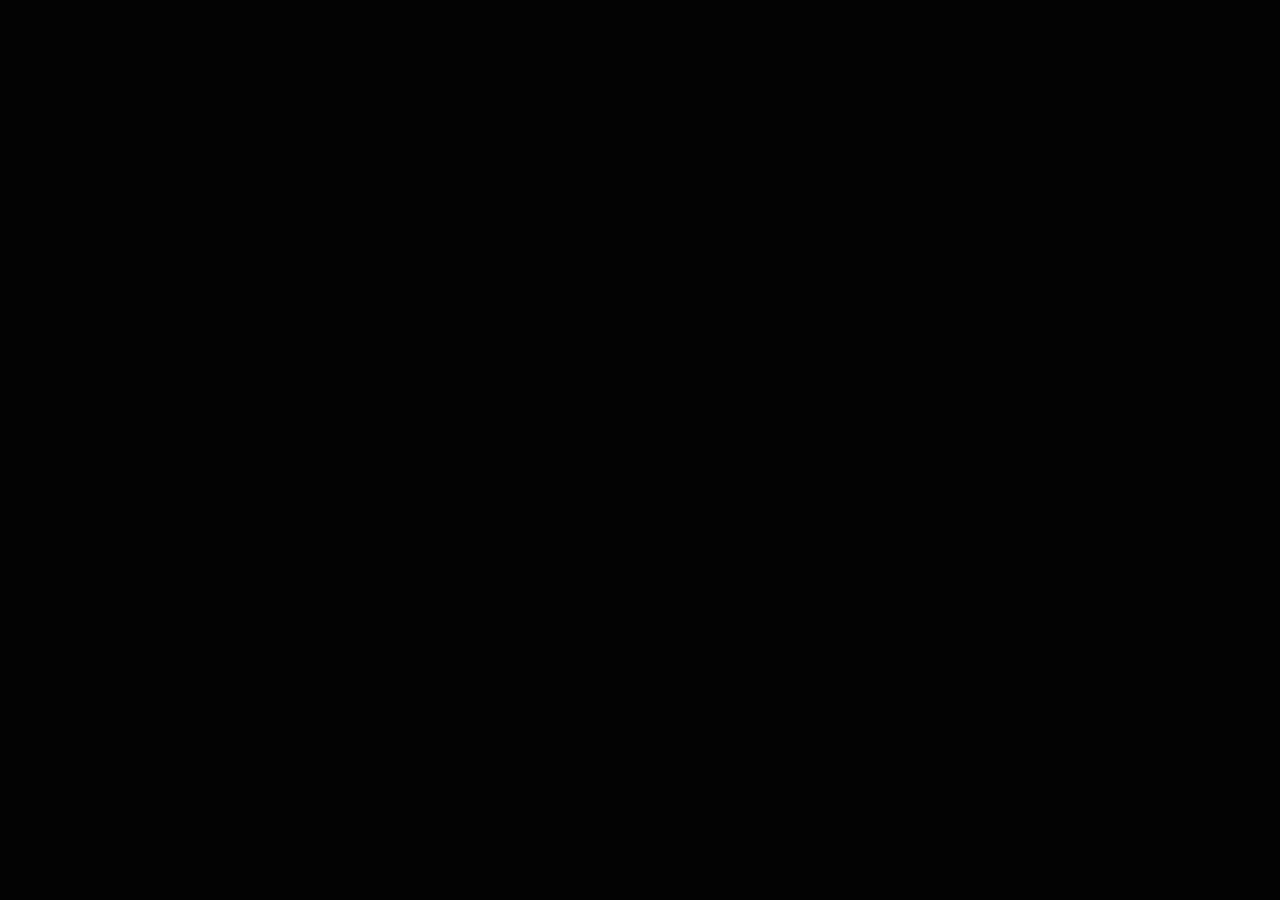
==== commit fc21f736: "Add files via upload" ====
--- a/index.html
+++ b/index.html
@@ -5,16 +5,15 @@
     <meta http-equiv="X-UA-Compatible" content="IE=edge">
     <meta name="viewport" content="width=device-width,initial-scale=1">
     <!--[if IE]>
-    <link rel="icon" href="/favicon.ico"><![endif]--><title>Notes</title>
-    <link href="/css/chunk-2773e936.33320d88.css" rel="prefetch">
-    <link href="/js/chunk-2773e936.05f5c3e2.js" rel="prefetch">
-    <link href="/js/chunk-2d0c8842.29bdf00c.js" rel="prefetch">
-    <link href="/js/chunk-2d0d338e.11d498d3.js" rel="prefetch">
-    <link href="/js/chunk-2d217357.ae02a69b.js" rel="prefetch">
-    <link href="/css/app.5cc33a46.css" rel="preload" as="style">
-    <link href="/js/app.e316fbad.js" rel="preload" as="script">
+    <link rel="shortcut icon" href="/favicon.png" type="image/png"><![endif]--><title>Notes</title>
+    <link href="/css/chunk-1428300e.a621f975.css" rel="prefetch">
+    <link href="/css/chunk-21f4a2da.a621f975.css" rel="prefetch">
+    <link href="/js/chunk-1428300e.814d53d6.js" rel="prefetch">
+    <link href="/js/chunk-21f4a2da.b6256917.js" rel="prefetch">
+    <link href="/css/app.dcef32f1.css" rel="preload" as="style">
+    <link href="/js/app.8321e143.js" rel="preload" as="script">
     <link href="/js/chunk-vendors.88b5a875.js" rel="preload" as="script">
-    <link href="/css/app.5cc33a46.css" rel="stylesheet">
+    <link href="/css/app.dcef32f1.css" rel="stylesheet">
     <link rel="icon" type="image/png" sizes="32x32" href="/img/icons/notes.png">
     <link rel="icon" type="image/png" sizes="16x16" href="/img/icons/notes.png">
     <link rel="manifest" href="/manifest.json">
@@ -28,10 +27,13 @@
     <meta name="msapplication-TileColor" content="#000000">
 </head>
 <body>
-<noscript><strong>We're sorry but notes doesn't work properly without JavaScript enabled. Please enable it to
-    continue.</strong></noscript>
+<noscript>
+    <strong>
+        We're sorry but Notes doesn't work properly without JavaScript enabled. Please enable it to continue.
+    </strong>
+</noscript>
 <div id="app"></div>
 <script src="/js/chunk-vendors.88b5a875.js"></script>
-<script src="/js/app.e316fbad.js"></script>
+<script src="/js/app.8321e143.js"></script>
 </body>
 </html>
--- a/css/chunk-1428300e.a621f975.css
+++ b/css/chunk-1428300e.a621f975.css
@@ -0,0 +1 @@
+.message[data-v-53b671b0]{width:100%;position:fixed;top:15px;left:0;z-index:100}.message .message__wrapper[data-v-53b671b0]{min-height:100px;border-radius:10px;padding:15px 20px;background-color:#131313}.message .message__wrapper .message__title[data-v-53b671b0]{font-size:18px}.message .message__wrapper .message__description[data-v-53b671b0]{margin-top:5px;font-size:15px}.message .message__wrapper .message__btn[data-v-53b671b0]{height:30px;margin-top:10px;border-radius:7px}
--- a/css/chunk-21f4a2da.a621f975.css
+++ b/css/chunk-21f4a2da.a621f975.css
@@ -0,0 +1 @@
+.message[data-v-53b671b0]{width:100%;position:fixed;top:15px;left:0;z-index:100}.message .message__wrapper[data-v-53b671b0]{min-height:100px;border-radius:10px;padding:15px 20px;background-color:#131313}.message .message__wrapper .message__title[data-v-53b671b0]{font-size:18px}.message .message__wrapper .message__description[data-v-53b671b0]{margin-top:5px;font-size:15px}.message .message__wrapper .message__btn[data-v-53b671b0]{height:30px;margin-top:10px;border-radius:7px}
--- a/css/app.dcef32f1.css
+++ b/css/app.dcef32f1.css
@@ -0,0 +1 @@
+@import url(https://fonts.googleapis.com/css2?family=Roboto:wght@100;300;400;500;700;900&display=swap);*{margin:0;padding:0;-webkit-box-sizing:border-box;box-sizing:border-box;-webkit-tap-highlight-color:rgba(0,0,0,0)}*,body{font-family:Roboto,sans-serif}body{background-color:#030303;color:#fff}button,input{height:50px;border-radius:10px;border:none;-webkit-box-shadow:none;box-shadow:none;outline:none}input{padding-left:15px;background-color:#131313;color:#fff;font-size:15px;font-weight:400}input::-moz-placeholder{color:hsla(0,0%,100%,.44313725490196076)}input:-ms-input-placeholder{color:hsla(0,0%,100%,.44313725490196076)}input::-webkit-input-placeholder{color:hsla(0,0%,100%,.44313725490196076)}input::-ms-input-placeholder{color:hsla(0,0%,100%,.44313725490196076)}input::placeholder{color:hsla(0,0%,100%,.44313725490196076)}@supports (-webkit-appearance:none) or (-moz-appearance:none){input[type=checkbox],input[type=radio]{--active:#275efe;--active-inner:#fff;--focus:1px rgba(39,94,254,0.3);--border:#bbc1e1;--border-hover:#275efe;--background:#fff;--disabled:#f6f8ff;--disabled-inner:#e1e6f9;-webkit-appearance:none;-moz-appearance:none;height:17px;outline:none;display:inline-block;vertical-align:top;position:relative;margin:0;cursor:pointer;border:1px solid var(--bc,var(--border));background:var(--b,var(--background));-webkit-transition:background .3s,border-color .3s,-webkit-box-shadow .2s;transition:background .3s,border-color .3s,-webkit-box-shadow .2s;-o-transition:background .3s,border-color .3s,box-shadow .2s;transition:background .3s,border-color .3s,box-shadow .2s;transition:background .3s,border-color .3s,box-shadow .2s,-webkit-box-shadow .2s}input[type=checkbox]:after,input[type=radio]:after{content:"";display:block;left:0;top:0;position:absolute;-webkit-transition:opacity var(--d-o,.2s),-webkit-transform var(--d-t,.3s) var(--d-t-e,ease);transition:opacity var(--d-o,.2s),-webkit-transform var(--d-t,.3s) var(--d-t-e,ease);-o-transition:transform var(--d-t,.3s) var(--d-t-e,ease),opacity var(--d-o,.2s);transition:transform var(--d-t,.3s) var(--d-t-e,ease),opacity var(--d-o,.2s);transition:transform var(--d-t,.3s) var(--d-t-e,ease),opacity var(--d-o,.2s),-webkit-transform var(--d-t,.3s) var(--d-t-e,ease)}input[type=checkbox]:checked,input[type=radio]:checked{--b:var(--active);--bc:var(--active);--d-o:.3s;--d-t:.6s;--d-t-e:cubic-bezier(.2,.85,.32,1.2)}input[type=checkbox]:disabled,input[type=radio]:disabled{--b:var(--disabled);cursor:not-allowed;opacity:.9}input[type=checkbox]:disabled:checked,input[type=radio]:disabled:checked{--b:var(--disabled-inner);--bc:var(--border)}input[type=checkbox]:disabled+label,input[type=radio]:disabled+label{cursor:not-allowed}input[type=checkbox]:hover:not(:checked):not(:disabled),input[type=radio]:hover:not(:checked):not(:disabled){--bc:var(--border-hover)}input[type=checkbox]:focus,input[type=radio]:focus{-webkit-box-shadow:0 0 0 var(--focus);box-shadow:0 0 0 var(--focus)}input[type=checkbox]:not(.switch),input[type=radio]:not(.switch){width:17px}input[type=checkbox]:not(.switch):after,input[type=radio]:not(.switch):after{opacity:var(--o,0)}input[type=checkbox]:not(.switch):checked,input[type=radio]:not(.switch):checked{--o:1}input[type=checkbox]+label,input[type=radio]+label{font-size:14px;display:inline-block;vertical-align:top;cursor:pointer;margin-left:4px}input[type=checkbox]:not(.switch){border-radius:5px}input[type=checkbox]:not(.switch):after{width:4px;height:8px;border:2px solid var(--active-inner);border-top:0;border-left:0;left:4.7px;top:0;-webkit-transform:rotate(var(--r,20deg));-ms-transform:rotate(var(--r,20deg));transform:rotate(var(--r,20deg))}input[type=checkbox]:not(.switch):checked{--r:43deg}input[type=checkbox].switch{width:38px;border-radius:11px}input[type=checkbox].switch:after{left:2px;top:2px;border-radius:50%;width:15px;height:15px;background:var(--ab,var(--border));-webkit-transform:translateX(var(--x,0));-ms-transform:translateX(var(--x,0));transform:translateX(var(--x,0))}input[type=checkbox].switch:checked{--ab:var(--active-inner);--x:17px}input[type=checkbox].switch:disabled:not(:checked):after{opacity:.6}input[type=radio]{border-radius:50%}input[type=radio]:after{width:19px;height:19px;border-radius:50%;background:var(--active-inner);opacity:0;-webkit-transform:scale(var(--s,.7));-ms-transform:scale(var(--s,.7));transform:scale(var(--s,.7))}input[type=radio]:checked{--s:.5}}button{padding:0 20px;background:-webkit-gradient(linear,left top, right bottom,from(#1fa5ff),to(#1053ff));background:-o-linear-gradient(top left,#1fa5ff,#1053ff);background:linear-gradient(to bottom right,#1fa5ff,#1053ff);color:#fff;font-size:15px;font-weight:500;cursor:pointer;-webkit-transition:.3s;-o-transition:.3s;transition:.3s}button:hover{background-color:#095ed6}.text-completed{text-decoration:line-through!important}.container{position:relative;width:93%;max-width:480px;margin:0 auto}.fade-enter-active,.fade-leave-active{-webkit-transition:opacity .3s;-o-transition:opacity .3s;transition:opacity .3s}.fade-enter,.fade-leave-to{opacity:0}.tasks{padding-top:15px;min-height:calc(100vh - 60px);height:auto;overflow-y:scroll;padding-bottom:65px}.tasks::-webkit-scrollbar{width:0}.tasks .tasks__row-title-btn{width:100%;display:-webkit-box;display:-ms-flexbox;display:flex;-webkit-box-pack:justify;-ms-flex-pack:justify;justify-content:space-between;-webkit-box-align:center;-ms-flex-align:center;align-items:center}.tasks .tasks__row-title-btn .tasks__toggle-tasks{margin-top:10px;width:30px;height:30px;border-radius:5px;position:relative;background-color:#131313;background-image:url(../img/row.0f222b0d.svg);background-size:60%;background-position:50%;background-repeat:no-repeat}.tasks .tasks__row-title-btn .tasks__toggle-tasks_col{background-image:url(../img/column.a59ead83.svg)}.tasks .tasks__title{margin-top:15px;font-size:20px}.tasks .tasks__empty{position:absolute;top:60%;left:50%;-webkit-transform:translate(-50%,-60%);-ms-transform:translate(-50%,-60%);transform:translate(-50%,-60%);min-width:300px;max-width:300px;color:#4d4d4d;text-align:center;font-size:20px}.sign{width:100%;min-height:600px;height:100vh;display:-webkit-box;display:-ms-flexbox;display:flex;-webkit-box-pack:center;-ms-flex-pack:center;justify-content:center;-webkit-box-align:center;-ms-flex-align:center;align-items:center}.sign .sign__content{margin-top:-50px}.sign .sign__content .sign__title{font-size:27px}.sign .sign__content .sign__form{margin-top:10px;display:-webkit-box;display:-ms-flexbox;display:flex;-webkit-box-orient:vertical;-webkit-box-direction:normal;-ms-flex-direction:column;flex-direction:column}.sign .sign__content .sign__form input{height:45px}.sign .sign__content .sign__form input:not(:first-child){margin-top:5px}.sign .sign__content .sign__form button{margin-top:13px;height:45px;font-size:16px;font-weight:400}.sign .sign__content .sign__form .sign__reg{height:35px;margin-top:5px;border-radius:10px;padding:0 20px;display:-webkit-box;display:-ms-flexbox;display:flex;-webkit-box-pack:center;-ms-flex-pack:center;justify-content:center;-webkit-box-align:center;-ms-flex-align:center;align-items:center;background-color:#363636;color:#fff;font-size:14px;font-weight:500;cursor:pointer;-webkit-transition:.3s;-o-transition:.3s;transition:.3s;border:none;-webkit-box-shadow:none;box-shadow:none;outline:none}.search[data-v-07d7a43c]{width:100%;z-index:99}.search .search__wrapper[data-v-07d7a43c]{display:-webkit-box;display:-ms-flexbox;display:flex;border-radius:13px;background-color:#131313}.search .search__wrapper .search__inp[data-v-07d7a43c]{width:100%;background-color:transparent}.search .search__wrapper .search__btn[data-v-07d7a43c]{min-width:50px;max-width:50px;padding:0;background-color:transparent;background-image:url(../img/search.993e23d5.svg);background-size:60%;background-repeat:no-repeat;background-position:50%}.search .search__wrapper .search__btn_voice[data-v-07d7a43c]{background-image:url(../img/microphone.0c32da99.svg);background-size:50%}.banner[data-v-b9e1937a]{width:100%;height:120px;padding:17px;margin-top:10px;display:-webkit-box;display:-ms-flexbox;display:flex;-webkit-box-pack:justify;-ms-flex-pack:justify;justify-content:space-between;border-radius:15px;background:-webkit-gradient(linear,left top, right bottom,from(#ff6a28),to(#fe2f57));background:-o-linear-gradient(top left,#ff6a28,#fe2f57);background:linear-gradient(to bottom right,#ff6a28,#fe2f57)}.banner .banner__wrapper[data-v-b9e1937a]{display:-webkit-box;display:-ms-flexbox;display:flex;-webkit-box-orient:vertical;-webkit-box-direction:normal;-ms-flex-direction:column;flex-direction:column}.banner .banner__length[data-v-b9e1937a]{text-align:center}.banner .banner__length .banner__length-number[data-v-b9e1937a]{font-size:30px;font-weight:800}.banner .banner__length .banner__length-title[data-v-b9e1937a]{font-size:13px}.banner .banner__time[data-v-b9e1937a]{margin-top:0;font-size:22px;font-weight:700}.banner .banner__date[data-v-b9e1937a]{margin-top:2px;font-size:15px}.banner .banner__date span[data-v-b9e1937a]{font-weight:900}.banner .banner__title[data-v-b9e1937a]{margin-top:17px;font-size:16px}.tasks-wrapper[data-v-2fac7d27]{width:100%;margin-top:10px;margin-left:-2%;display:-webkit-box;display:-ms-flexbox;display:flex;-ms-flex-wrap:wrap;flex-wrap:wrap}.tasks-wrapper .tasks-wrapper__task[data-v-2fac7d27]{position:relative;width:48%;min-height:140px;max-height:140px;margin-left:2%;border-radius:13px;padding-left:15px;padding-right:10px;padding-top:13px;overflow:hidden;background-color:#131313;margin-top:2%;cursor:pointer}.tasks-wrapper .tasks-wrapper__task[data-v-2fac7d27]:before{content:"";position:absolute;bottom:0;left:0;width:100%;height:70%;-webkit-box-shadow:inset 0 -100px 43px -33px #131313;box-shadow:inset 0 -100px 43px -33px #131313;z-index:2}.tasks-wrapper .tasks-wrapper__task .tasks-wrapper__date[data-v-2fac7d27]{margin-top:0;font-size:11px}.tasks-wrapper .tasks-wrapper__task .tasks-wrapper__title[data-v-2fac7d27]{margin-top:7px;font-size:16px}.tasks-wrapper .tasks-wrapper__task .tasks-wrapper__subtasks[data-v-2fac7d27]{margin-top:5px;max-height:80px;overflow:hidden;list-style:none}.tasks-wrapper .tasks-wrapper__task .tasks-wrapper__subtasks .tasks-wrapper__subtask[data-v-2fac7d27]{font-size:13px}.tasks-wrapper .tasks-wrapper__task-start[data-v-2fac7d27]{background-color:#4d97ff}.tasks-wrapper .tasks-wrapper__task-start[data-v-2fac7d27]:before{content:"";position:absolute;bottom:0;left:0;width:100%;height:70%;-webkit-box-shadow:inset 0 -100px 43px -33px #4d97ff;box-shadow:inset 0 -100px 43px -33px #4d97ff;z-index:2}.tasks-wrapper .wrapper__task-expired[data-v-2fac7d27]{background-color:#e95454}.tasks-wrapper .wrapper__task-expired[data-v-2fac7d27]:before{content:"";position:absolute;bottom:0;left:0;width:100%;height:70%;-webkit-box-shadow:inset 0 -100px 43px -33px #e95454;box-shadow:inset 0 -100px 43px -33px #e95454;z-index:2}.tasks-wrapper .tasks-wrapper__task-completed[data-v-2fac7d27]{background-color:#1ee6a3}.tasks-wrapper .tasks-wrapper__task-completed[data-v-2fac7d27]:before{content:"";position:absolute;bottom:0;left:0;width:100%;height:70%;-webkit-box-shadow:inset 0 -100px 43px -33px #1ee6a3;box-shadow:inset 0 -100px 43px -33px #1ee6a3;z-index:2}.tasks-wrapper .tasks-wrapper__task-completed .tasks-wrapper__subtasks .tasks-wrapper__subtask[data-v-2fac7d27],.tasks-wrapper .tasks-wrapper__task-completed .tasks-wrapper__title[data-v-2fac7d27]{text-decoration:line-through}.tasks-wrapper_col[data-v-2fac7d27]{display:-webkit-box;display:-ms-flexbox;display:flex;-webkit-box-orient:vertical;-webkit-box-direction:normal;-ms-flex-direction:column;flex-direction:column;margin-left:0}.tasks-wrapper_col .tasks-wrapper__task[data-v-2fac7d27]{width:100%;margin-left:0}.task[data-v-07a46390]{position:fixed;top:0;left:0;width:100%;height:100%;background-color:#030303;color:#fff;z-index:100;overflow:scroll;padding-bottom:20px}.task[data-v-07a46390]::-webkit-scrollbar{width:0}.task .task__wrapper[data-v-07a46390]{height:100%;min-height:500px}.task .task__header[data-v-07a46390]{width:100%;height:50px;display:-webkit-box;display:-ms-flexbox;display:flex;-webkit-box-pack:justify;-ms-flex-pack:justify;justify-content:space-between;-webkit-box-align:center;-ms-flex-align:center;align-items:center}.task .task__header .task__close[data-v-07a46390]{width:17px;height:17px;background-image:url(../img/left-arrow.f709d00b.svg);background-size:100%;background-position:50%;background-repeat:no-repeat}.task .task__header .task__params[data-v-07a46390]{display:-webkit-box;display:-ms-flexbox;display:flex;-webkit-box-align:center;-ms-flex-align:center;align-items:center}.task .task__header .task__params .task__param[data-v-07a46390]{width:20px;height:20px;background-size:100%;background-position:50%;background-repeat:no-repeat}.task .task__header .task__params .task__param[data-v-07a46390]:not(:last-child){margin-right:13px}.task .task__date[data-v-07a46390]{margin-top:13px;font-size:11px}.task .task__title[data-v-07a46390]{margin-top:5px;font-size:23px}.task .task__title-inp[data-v-07a46390]{width:100%;height:45px;margin-top:10px;border-radius:8px}.task .task__subtasks[data-v-07a46390]{margin-top:15px;list-style:none}.task .task__subtasks .task__subtask[data-v-07a46390]{display:-webkit-box;display:-ms-flexbox;display:flex}.task .task__subtasks .task__subtask[data-v-07a46390]:not(:first-child){margin-top:10px}.task .task__subtasks .task__subtask label[data-v-07a46390]{margin-left:10px;font-size:16px}.task .task__subtasks .task__subtask .task__subtask-inp[data-v-07a46390]{width:100%;height:30px;border-radius:8px}.task .task__subtasks .task__subtask .task__subtask-remove[data-v-07a46390]{padding:0 15px;height:30px;margin-left:5px;border-radius:8px;background-color:#131313;background-image:url(../img/close.d11ab18e.svg);background-repeat:no-repeat;background-size:35%;background-position:50%}.task .task__add-subtask[data-v-07a46390]{width:100%;height:40px;margin-top:15px}.add-task-btn-wrapper[data-v-1290112c]{position:fixed;bottom:75px;right:0;width:100%;z-index:99}.add-task-btn-wrapper .container[data-v-1290112c]{display:-webkit-box;display:-ms-flexbox;display:flex;-webkit-box-pack:end;-ms-flex-pack:end;justify-content:flex-end}.add-task-btn-wrapper .add-task-btn[data-v-1290112c]{height:45px;display:-webkit-box;display:-ms-flexbox;display:flex;-webkit-box-align:center;-ms-flex-align:center;align-items:center;border-radius:50px;font-size:14px;z-index:99}.add-task-btn-wrapper .add-task-btn span[data-v-1290112c]{margin-right:10px;font-size:30px}.nav[data-v-98e37050]{width:100%;position:fixed;left:0;bottom:0;display:-webkit-box;display:-ms-flexbox;display:flex;-webkit-box-align:center;-ms-flex-align:center;align-items:center;background-color:#030303;z-index:99}.nav .nav__wrapper[data-v-98e37050]{height:60px;padding:0 20px;padding-top:5px;display:-webkit-box;display:-ms-flexbox;display:flex;-webkit-box-pack:justify;-ms-flex-pack:justify;justify-content:space-between;-webkit-box-align:center;-ms-flex-align:center;align-items:center}.nav .nav__wrapper .nav__btn[data-v-98e37050]{-webkit-user-select:none;-moz-user-select:none;-ms-user-select:none;user-select:none;cursor:pointer}.nav .nav__wrapper .nav__btn svg[data-v-98e37050]{max-width:22px;max-height:22px;fill:#fff;-webkit-transition:.3s;-o-transition:.3s;transition:.3s}.nav .nav__wrapper .active-route svg[data-v-98e37050],.nav .nav__wrapper .active-route svg path[data-v-98e37050],.nav .nav__wrapper .router-link-exact-active svg[data-v-98e37050],.nav .nav__wrapper .router-link-exact-active svg path[data-v-98e37050]{fill:#1771f1}.add-task[data-v-eea2f598]{position:fixed;top:0;left:0;width:100%;height:100%;background-color:#030303;color:#fff;z-index:100;overflow:scroll;padding-bottom:20px}.add-task[data-v-eea2f598]::-webkit-scrollbar{width:0}.add-task .add-task__wrapper[data-v-eea2f598]{height:100%;min-height:500px}.add-task .add-task__header[data-v-eea2f598]{width:100%;margin-top:15px;display:-webkit-box;display:-ms-flexbox;display:flex;-webkit-box-align:center;-ms-flex-align:center;align-items:center;-webkit-box-pack:justify;-ms-flex-pack:justify;justify-content:space-between}.add-task .add-task__header .add-task__title[data-v-eea2f598]{font-size:17px}.add-task .add-task__header .add-task__close[data-v-eea2f598]{width:20px;height:20px;padding:0;background:transparent;border-radius:0;background-image:url(../img/close.d11ab18e.svg);background-size:80%;background-position:50%;background-repeat:no-repeat}.add-task .add-task__title-inp[data-v-eea2f598]{width:100%;margin-top:20px}.add-task .add-task__date[data-v-eea2f598]{width:100%;margin-top:20px;display:-webkit-box;display:-ms-flexbox;display:flex;-webkit-box-orient:vertical;-webkit-box-direction:normal;-ms-flex-direction:column;flex-direction:column}.add-task .add-task__date .add-task__date-text[data-v-eea2f598]{margin-left:3px;font-size:13px}.add-task .add-task__date .add-task__date-block[data-v-eea2f598]{width:100%;height:40px;margin-top:5px;padding-left:15px;padding-right:15px;border-radius:7px;display:-webkit-box;display:-ms-flexbox;display:flex;-webkit-box-pack:justify;-ms-flex-pack:justify;justify-content:space-between;-webkit-box-align:center;-ms-flex-align:center;align-items:center;background-color:#131313;color:#fff;font-size:15px;font-weight:400}.add-task .add-task__date .add-task__date-block .add-task__date-icon[data-v-eea2f598]{max-width:15px}.add-task .add-task__custom-date[data-v-eea2f598]{width:100%;margin-top:10px;color:var(--gray-100);background-color:#131313!important;border-color:var(--gray-700);border:none!important}.add-task .add-task__subtask[data-v-eea2f598]{margin-top:20px}.add-task .add-task__subtask .add-task__subtask-add[data-v-eea2f598]{width:100%;height:30px;padding:0;border-radius:5px;background:#131313;font-size:14px;font-weight:400}.add-task .add-task__subtask .add-task__subtasks[data-v-eea2f598]{margin-top:10px;display:-webkit-box;display:-ms-flexbox;display:flex;-webkit-box-orient:vertical;-webkit-box-direction:normal;-ms-flex-direction:column;flex-direction:column}.add-task .add-task__subtask .add-task__subtasks .add-task__subtask-inp[data-v-eea2f598]{display:-webkit-box;display:-ms-flexbox;display:flex;-webkit-box-align:center;-ms-flex-align:center;align-items:center;border-radius:10px;background-color:#131313}.add-task .add-task__subtask .add-task__subtasks .add-task__subtask-inp[data-v-eea2f598]:not(:first-child){margin-top:5px}.add-task .add-task__subtask .add-task__subtasks .add-task__subtask-inp input[data-v-eea2f598]{width:100%;height:40px}.add-task .add-task__subtask .add-task__subtasks .add-task__subtask-inp button[data-v-eea2f598]{width:40px;height:40px;border-radius:0;background-color:transparent;background-image:url(../img/close.d11ab18e.svg);background-size:30%;background-repeat:no-repeat;background-position:50%}.add-task .add-task__add[data-v-eea2f598]{margin-top:20px;width:100%;height:35px}.favorites__content .tasks{padding-top:15px}.profile .profile__avatar-wrapper{max-width:260px;height:100px;margin-left:auto;margin-right:auto;margin-top:30px;display:-webkit-box;display:-ms-flexbox;display:flex;-webkit-box-align:center;-ms-flex-align:center;align-items:center;-webkit-box-pack:justify;-ms-flex-pack:justify;justify-content:space-between}.profile .profile__avatar{position:relative;width:100px;height:100px;border-radius:100%;margin-left:auto;margin-right:auto;background-color:#131313;background-size:cover;background-repeat:no-repeat;background-position:50%}.profile .profile__avatar input{position:absolute;top:0;left:0;width:100px;height:100px;border-radius:100%;opacity:0}.profile .profile__no-avatar{position:relative;width:100px;height:100px;border-radius:100%;margin-left:auto;margin-right:auto;display:-webkit-box;display:-ms-flexbox;display:flex;-webkit-box-align:center;-ms-flex-align:center;align-items:center;-webkit-box-pack:center;-ms-flex-pack:center;justify-content:center;background-color:#131313;color:#1771f1}.profile .profile__no-avatar p{font-size:40px;font-weight:600}.profile .profile__no-avatar input{position:absolute;top:0;left:0;width:100px;height:100px;border-radius:100%;opacity:0}.profile .profile__param{width:50px;height:50px;display:-webkit-box;display:-ms-flexbox;display:flex;-webkit-box-align:center;-ms-flex-align:center;align-items:center;-webkit-box-pack:center;-ms-flex-pack:center;justify-content:center;border-radius:100%;background-color:#131313}.profile .profile__param:first-child{background-color:transparent}.profile .profile__param img{min-width:15px;max-width:15px}.profile .profile__title{margin-top:20px;text-align:center;font-size:30px;font-weight:600}.profile .profile__links{margin-top:30px;list-style:none}.profile .profile__links .profile__link{width:100%;height:45px;padding:0 15px;border-radius:10px;background-color:#131313;display:-webkit-box;display:-ms-flexbox;display:flex;-webkit-box-align:center;-ms-flex-align:center;align-items:center;-webkit-box-pack:justify;-ms-flex-pack:justify;justify-content:space-between}.profile .profile__links .profile__link:not(:first-child){margin-top:5px}.profile .profile__links .profile__link p{font-size:15px}.profile .profile__links .profile__link img{max-width:13px}
--- a/css/app.dcef32f1.css
+++ b/css/app.dcef32f1.css
@@ -0,0 +1 @@
+@import url(https://fonts.googleapis.com/css2?family=Roboto:wght@100;300;400;500;700;900&display=swap);*{margin:0;padding:0;-webkit-box-sizing:border-box;box-sizing:border-box;-webkit-tap-highlight-color:rgba(0,0,0,0)}*,body{font-family:Roboto,sans-serif}body{background-color:#030303;color:#fff}button,input{height:50px;border-radius:10px;border:none;-webkit-box-shadow:none;box-shadow:none;outline:none}input{padding-left:15px;background-color:#131313;color:#fff;font-size:15px;font-weight:400}input::-moz-placeholder{color:hsla(0,0%,100%,.44313725490196076)}input:-ms-input-placeholder{color:hsla(0,0%,100%,.44313725490196076)}input::-webkit-input-placeholder{color:hsla(0,0%,100%,.44313725490196076)}input::-ms-input-placeholder{color:hsla(0,0%,100%,.44313725490196076)}input::placeholder{color:hsla(0,0%,100%,.44313725490196076)}@supports (-webkit-appearance:none) or (-moz-appearance:none){input[type=checkbox],input[type=radio]{--active:#275efe;--active-inner:#fff;--focus:1px rgba(39,94,254,0.3);--border:#bbc1e1;--border-hover:#275efe;--background:#fff;--disabled:#f6f8ff;--disabled-inner:#e1e6f9;-webkit-appearance:none;-moz-appearance:none;height:17px;outline:none;display:inline-block;vertical-align:top;position:relative;margin:0;cursor:pointer;border:1px solid var(--bc,var(--border));background:var(--b,var(--background));-webkit-transition:background .3s,border-color .3s,-webkit-box-shadow .2s;transition:background .3s,border-color .3s,-webkit-box-shadow .2s;-o-transition:background .3s,border-color .3s,box-shadow .2s;transition:background .3s,border-color .3s,box-shadow .2s;transition:background .3s,border-color .3s,box-shadow .2s,-webkit-box-shadow .2s}input[type=checkbox]:after,input[type=radio]:after{content:"";display:block;left:0;top:0;position:absolute;-webkit-transition:opacity var(--d-o,.2s),-webkit-transform var(--d-t,.3s) var(--d-t-e,ease);transition:opacity var(--d-o,.2s),-webkit-transform var(--d-t,.3s) var(--d-t-e,ease);-o-transition:transform var(--d-t,.3s) var(--d-t-e,ease),opacity var(--d-o,.2s);transition:transform var(--d-t,.3s) var(--d-t-e,ease),opacity var(--d-o,.2s);transition:transform var(--d-t,.3s) var(--d-t-e,ease),opacity var(--d-o,.2s),-webkit-transform var(--d-t,.3s) var(--d-t-e,ease)}input[type=checkbox]:checked,input[type=radio]:checked{--b:var(--active);--bc:var(--active);--d-o:.3s;--d-t:.6s;--d-t-e:cubic-bezier(.2,.85,.32,1.2)}input[type=checkbox]:disabled,input[type=radio]:disabled{--b:var(--disabled);cursor:not-allowed;opacity:.9}input[type=checkbox]:disabled:checked,input[type=radio]:disabled:checked{--b:var(--disabled-inner);--bc:var(--border)}input[type=checkbox]:disabled+label,input[type=radio]:disabled+label{cursor:not-allowed}input[type=checkbox]:hover:not(:checked):not(:disabled),input[type=radio]:hover:not(:checked):not(:disabled){--bc:var(--border-hover)}input[type=checkbox]:focus,input[type=radio]:focus{-webkit-box-shadow:0 0 0 var(--focus);box-shadow:0 0 0 var(--focus)}input[type=checkbox]:not(.switch),input[type=radio]:not(.switch){width:17px}input[type=checkbox]:not(.switch):after,input[type=radio]:not(.switch):after{opacity:var(--o,0)}input[type=checkbox]:not(.switch):checked,input[type=radio]:not(.switch):checked{--o:1}input[type=checkbox]+label,input[type=radio]+label{font-size:14px;display:inline-block;vertical-align:top;cursor:pointer;margin-left:4px}input[type=checkbox]:not(.switch){border-radius:5px}input[type=checkbox]:not(.switch):after{width:4px;height:8px;border:2px solid var(--active-inner);border-top:0;border-left:0;left:4.7px;top:0;-webkit-transform:rotate(var(--r,20deg));-ms-transform:rotate(var(--r,20deg));transform:rotate(var(--r,20deg))}input[type=checkbox]:not(.switch):checked{--r:43deg}input[type=checkbox].switch{width:38px;border-radius:11px}input[type=checkbox].switch:after{left:2px;top:2px;border-radius:50%;width:15px;height:15px;background:var(--ab,var(--border));-webkit-transform:translateX(var(--x,0));-ms-transform:translateX(var(--x,0));transform:translateX(var(--x,0))}input[type=checkbox].switch:checked{--ab:var(--active-inner);--x:17px}input[type=checkbox].switch:disabled:not(:checked):after{opacity:.6}input[type=radio]{border-radius:50%}input[type=radio]:after{width:19px;height:19px;border-radius:50%;background:var(--active-inner);opacity:0;-webkit-transform:scale(var(--s,.7));-ms-transform:scale(var(--s,.7));transform:scale(var(--s,.7))}input[type=radio]:checked{--s:.5}}button{padding:0 20px;background:-webkit-gradient(linear,left top, right bottom,from(#1fa5ff),to(#1053ff));background:-o-linear-gradient(top left,#1fa5ff,#1053ff);background:linear-gradient(to bottom right,#1fa5ff,#1053ff);color:#fff;font-size:15px;font-weight:500;cursor:pointer;-webkit-transition:.3s;-o-transition:.3s;transition:.3s}button:hover{background-color:#095ed6}.text-completed{text-decoration:line-through!important}.container{position:relative;width:93%;max-width:480px;margin:0 auto}.fade-enter-active,.fade-leave-active{-webkit-transition:opacity .3s;-o-transition:opacity .3s;transition:opacity .3s}.fade-enter,.fade-leave-to{opacity:0}.tasks{padding-top:15px;min-height:calc(100vh - 60px);height:auto;overflow-y:scroll;padding-bottom:65px}.tasks::-webkit-scrollbar{width:0}.tasks .tasks__row-title-btn{width:100%;display:-webkit-box;display:-ms-flexbox;display:flex;-webkit-box-pack:justify;-ms-flex-pack:justify;justify-content:space-between;-webkit-box-align:center;-ms-flex-align:center;align-items:center}.tasks .tasks__row-title-btn .tasks__toggle-tasks{margin-top:10px;width:30px;height:30px;border-radius:5px;position:relative;background-color:#131313;background-image:url(../img/row.0f222b0d.svg);background-size:60%;background-position:50%;background-repeat:no-repeat}.tasks .tasks__row-title-btn .tasks__toggle-tasks_col{background-image:url(../img/column.a59ead83.svg)}.tasks .tasks__title{margin-top:15px;font-size:20px}.tasks .tasks__empty{position:absolute;top:60%;left:50%;-webkit-transform:translate(-50%,-60%);-ms-transform:translate(-50%,-60%);transform:translate(-50%,-60%);min-width:300px;max-width:300px;color:#4d4d4d;text-align:center;font-size:20px}.sign{width:100%;min-height:600px;height:100vh;display:-webkit-box;display:-ms-flexbox;display:flex;-webkit-box-pack:center;-ms-flex-pack:center;justify-content:center;-webkit-box-align:center;-ms-flex-align:center;align-items:center}.sign .sign__content{margin-top:-50px}.sign .sign__content .sign__title{font-size:27px}.sign .sign__content .sign__form{margin-top:10px;display:-webkit-box;display:-ms-flexbox;display:flex;-webkit-box-orient:vertical;-webkit-box-direction:normal;-ms-flex-direction:column;flex-direction:column}.sign .sign__content .sign__form input{height:45px}.sign .sign__content .sign__form input:not(:first-child){margin-top:5px}.sign .sign__content .sign__form button{margin-top:13px;height:45px;font-size:16px;font-weight:400}.sign .sign__content .sign__form .sign__reg{height:35px;margin-top:5px;border-radius:10px;padding:0 20px;display:-webkit-box;display:-ms-flexbox;display:flex;-webkit-box-pack:center;-ms-flex-pack:center;justify-content:center;-webkit-box-align:center;-ms-flex-align:center;align-items:center;background-color:#363636;color:#fff;font-size:14px;font-weight:500;cursor:pointer;-webkit-transition:.3s;-o-transition:.3s;transition:.3s;border:none;-webkit-box-shadow:none;box-shadow:none;outline:none}.search[data-v-07d7a43c]{width:100%;z-index:99}.search .search__wrapper[data-v-07d7a43c]{display:-webkit-box;display:-ms-flexbox;display:flex;border-radius:13px;background-color:#131313}.search .search__wrapper .search__inp[data-v-07d7a43c]{width:100%;background-color:transparent}.search .search__wrapper .search__btn[data-v-07d7a43c]{min-width:50px;max-width:50px;padding:0;background-color:transparent;background-image:url(../img/search.993e23d5.svg);background-size:60%;background-repeat:no-repeat;background-position:50%}.search .search__wrapper .search__btn_voice[data-v-07d7a43c]{background-image:url(../img/microphone.0c32da99.svg);background-size:50%}.banner[data-v-b9e1937a]{width:100%;height:120px;padding:17px;margin-top:10px;display:-webkit-box;display:-ms-flexbox;display:flex;-webkit-box-pack:justify;-ms-flex-pack:justify;justify-content:space-between;border-radius:15px;background:-webkit-gradient(linear,left top, right bottom,from(#ff6a28),to(#fe2f57));background:-o-linear-gradient(top left,#ff6a28,#fe2f57);background:linear-gradient(to bottom right,#ff6a28,#fe2f57)}.banner .banner__wrapper[data-v-b9e1937a]{display:-webkit-box;display:-ms-flexbox;display:flex;-webkit-box-orient:vertical;-webkit-box-direction:normal;-ms-flex-direction:column;flex-direction:column}.banner .banner__length[data-v-b9e1937a]{text-align:center}.banner .banner__length .banner__length-number[data-v-b9e1937a]{font-size:30px;font-weight:800}.banner .banner__length .banner__length-title[data-v-b9e1937a]{font-size:13px}.banner .banner__time[data-v-b9e1937a]{margin-top:0;font-size:22px;font-weight:700}.banner .banner__date[data-v-b9e1937a]{margin-top:2px;font-size:15px}.banner .banner__date span[data-v-b9e1937a]{font-weight:900}.banner .banner__title[data-v-b9e1937a]{margin-top:17px;font-size:16px}.tasks-wrapper[data-v-2fac7d27]{width:100%;margin-top:10px;margin-left:-2%;display:-webkit-box;display:-ms-flexbox;display:flex;-ms-flex-wrap:wrap;flex-wrap:wrap}.tasks-wrapper .tasks-wrapper__task[data-v-2fac7d27]{position:relative;width:48%;min-height:140px;max-height:140px;margin-left:2%;border-radius:13px;padding-left:15px;padding-right:10px;padding-top:13px;overflow:hidden;background-color:#131313;margin-top:2%;cursor:pointer}.tasks-wrapper .tasks-wrapper__task[data-v-2fac7d27]:before{content:"";position:absolute;bottom:0;left:0;width:100%;height:70%;-webkit-box-shadow:inset 0 -100px 43px -33px #131313;box-shadow:inset 0 -100px 43px -33px #131313;z-index:2}.tasks-wrapper .tasks-wrapper__task .tasks-wrapper__date[data-v-2fac7d27]{margin-top:0;font-size:11px}.tasks-wrapper .tasks-wrapper__task .tasks-wrapper__title[data-v-2fac7d27]{margin-top:7px;font-size:16px}.tasks-wrapper .tasks-wrapper__task .tasks-wrapper__subtasks[data-v-2fac7d27]{margin-top:5px;max-height:80px;overflow:hidden;list-style:none}.tasks-wrapper .tasks-wrapper__task .tasks-wrapper__subtasks .tasks-wrapper__subtask[data-v-2fac7d27]{font-size:13px}.tasks-wrapper .tasks-wrapper__task-start[data-v-2fac7d27]{background-color:#4d97ff}.tasks-wrapper .tasks-wrapper__task-start[data-v-2fac7d27]:before{content:"";position:absolute;bottom:0;left:0;width:100%;height:70%;-webkit-box-shadow:inset 0 -100px 43px -33px #4d97ff;box-shadow:inset 0 -100px 43px -33px #4d97ff;z-index:2}.tasks-wrapper .wrapper__task-expired[data-v-2fac7d27]{background-color:#e95454}.tasks-wrapper .wrapper__task-expired[data-v-2fac7d27]:before{content:"";position:absolute;bottom:0;left:0;width:100%;height:70%;-webkit-box-shadow:inset 0 -100px 43px -33px #e95454;box-shadow:inset 0 -100px 43px -33px #e95454;z-index:2}.tasks-wrapper .tasks-wrapper__task-completed[data-v-2fac7d27]{background-color:#1ee6a3}.tasks-wrapper .tasks-wrapper__task-completed[data-v-2fac7d27]:before{content:"";position:absolute;bottom:0;left:0;width:100%;height:70%;-webkit-box-shadow:inset 0 -100px 43px -33px #1ee6a3;box-shadow:inset 0 -100px 43px -33px #1ee6a3;z-index:2}.tasks-wrapper .tasks-wrapper__task-completed .tasks-wrapper__subtasks .tasks-wrapper__subtask[data-v-2fac7d27],.tasks-wrapper .tasks-wrapper__task-completed .tasks-wrapper__title[data-v-2fac7d27]{text-decoration:line-through}.tasks-wrapper_col[data-v-2fac7d27]{display:-webkit-box;display:-ms-flexbox;display:flex;-webkit-box-orient:vertical;-webkit-box-direction:normal;-ms-flex-direction:column;flex-direction:column;margin-left:0}.tasks-wrapper_col .tasks-wrapper__task[data-v-2fac7d27]{width:100%;margin-left:0}.task[data-v-07a46390]{position:fixed;top:0;left:0;width:100%;height:100%;background-color:#030303;color:#fff;z-index:100;overflow:scroll;padding-bottom:20px}.task[data-v-07a46390]::-webkit-scrollbar{width:0}.task .task__wrapper[data-v-07a46390]{height:100%;min-height:500px}.task .task__header[data-v-07a46390]{width:100%;height:50px;display:-webkit-box;display:-ms-flexbox;display:flex;-webkit-box-pack:justify;-ms-flex-pack:justify;justify-content:space-between;-webkit-box-align:center;-ms-flex-align:center;align-items:center}.task .task__header .task__close[data-v-07a46390]{width:17px;height:17px;background-image:url(../img/left-arrow.f709d00b.svg);background-size:100%;background-position:50%;background-repeat:no-repeat}.task .task__header .task__params[data-v-07a46390]{display:-webkit-box;display:-ms-flexbox;display:flex;-webkit-box-align:center;-ms-flex-align:center;align-items:center}.task .task__header .task__params .task__param[data-v-07a46390]{width:20px;height:20px;background-size:100%;background-position:50%;background-repeat:no-repeat}.task .task__header .task__params .task__param[data-v-07a46390]:not(:last-child){margin-right:13px}.task .task__date[data-v-07a46390]{margin-top:13px;font-size:11px}.task .task__title[data-v-07a46390]{margin-top:5px;font-size:23px}.task .task__title-inp[data-v-07a46390]{width:100%;height:45px;margin-top:10px;border-radius:8px}.task .task__subtasks[data-v-07a46390]{margin-top:15px;list-style:none}.task .task__subtasks .task__subtask[data-v-07a46390]{display:-webkit-box;display:-ms-flexbox;display:flex}.task .task__subtasks .task__subtask[data-v-07a46390]:not(:first-child){margin-top:10px}.task .task__subtasks .task__subtask label[data-v-07a46390]{margin-left:10px;font-size:16px}.task .task__subtasks .task__subtask .task__subtask-inp[data-v-07a46390]{width:100%;height:30px;border-radius:8px}.task .task__subtasks .task__subtask .task__subtask-remove[data-v-07a46390]{padding:0 15px;height:30px;margin-left:5px;border-radius:8px;background-color:#131313;background-image:url(../img/close.d11ab18e.svg);background-repeat:no-repeat;background-size:35%;background-position:50%}.task .task__add-subtask[data-v-07a46390]{width:100%;height:40px;margin-top:15px}.add-task-btn-wrapper[data-v-1290112c]{position:fixed;bottom:75px;right:0;width:100%;z-index:99}.add-task-btn-wrapper .container[data-v-1290112c]{display:-webkit-box;display:-ms-flexbox;display:flex;-webkit-box-pack:end;-ms-flex-pack:end;justify-content:flex-end}.add-task-btn-wrapper .add-task-btn[data-v-1290112c]{height:45px;display:-webkit-box;display:-ms-flexbox;display:flex;-webkit-box-align:center;-ms-flex-align:center;align-items:center;border-radius:50px;font-size:14px;z-index:99}.add-task-btn-wrapper .add-task-btn span[data-v-1290112c]{margin-right:10px;font-size:30px}.nav[data-v-98e37050]{width:100%;position:fixed;left:0;bottom:0;display:-webkit-box;display:-ms-flexbox;display:flex;-webkit-box-align:center;-ms-flex-align:center;align-items:center;background-color:#030303;z-index:99}.nav .nav__wrapper[data-v-98e37050]{height:60px;padding:0 20px;padding-top:5px;display:-webkit-box;display:-ms-flexbox;display:flex;-webkit-box-pack:justify;-ms-flex-pack:justify;justify-content:space-between;-webkit-box-align:center;-ms-flex-align:center;align-items:center}.nav .nav__wrapper .nav__btn[data-v-98e37050]{-webkit-user-select:none;-moz-user-select:none;-ms-user-select:none;user-select:none;cursor:pointer}.nav .nav__wrapper .nav__btn svg[data-v-98e37050]{max-width:22px;max-height:22px;fill:#fff;-webkit-transition:.3s;-o-transition:.3s;transition:.3s}.nav .nav__wrapper .active-route svg[data-v-98e37050],.nav .nav__wrapper .active-route svg path[data-v-98e37050],.nav .nav__wrapper .router-link-exact-active svg[data-v-98e37050],.nav .nav__wrapper .router-link-exact-active svg path[data-v-98e37050]{fill:#1771f1}.add-task[data-v-eea2f598]{position:fixed;top:0;left:0;width:100%;height:100%;background-color:#030303;color:#fff;z-index:100;overflow:scroll;padding-bottom:20px}.add-task[data-v-eea2f598]::-webkit-scrollbar{width:0}.add-task .add-task__wrapper[data-v-eea2f598]{height:100%;min-height:500px}.add-task .add-task__header[data-v-eea2f598]{width:100%;margin-top:15px;display:-webkit-box;display:-ms-flexbox;display:flex;-webkit-box-align:center;-ms-flex-align:center;align-items:center;-webkit-box-pack:justify;-ms-flex-pack:justify;justify-content:space-between}.add-task .add-task__header .add-task__title[data-v-eea2f598]{font-size:17px}.add-task .add-task__header .add-task__close[data-v-eea2f598]{width:20px;height:20px;padding:0;background:transparent;border-radius:0;background-image:url(../img/close.d11ab18e.svg);background-size:80%;background-position:50%;background-repeat:no-repeat}.add-task .add-task__title-inp[data-v-eea2f598]{width:100%;margin-top:20px}.add-task .add-task__date[data-v-eea2f598]{width:100%;margin-top:20px;display:-webkit-box;display:-ms-flexbox;display:flex;-webkit-box-orient:vertical;-webkit-box-direction:normal;-ms-flex-direction:column;flex-direction:column}.add-task .add-task__date .add-task__date-text[data-v-eea2f598]{margin-left:3px;font-size:13px}.add-task .add-task__date .add-task__date-block[data-v-eea2f598]{width:100%;height:40px;margin-top:5px;padding-left:15px;padding-right:15px;border-radius:7px;display:-webkit-box;display:-ms-flexbox;display:flex;-webkit-box-pack:justify;-ms-flex-pack:justify;justify-content:space-between;-webkit-box-align:center;-ms-flex-align:center;align-items:center;background-color:#131313;color:#fff;font-size:15px;font-weight:400}.add-task .add-task__date .add-task__date-block .add-task__date-icon[data-v-eea2f598]{max-width:15px}.add-task .add-task__custom-date[data-v-eea2f598]{width:100%;margin-top:10px;color:var(--gray-100);background-color:#131313!important;border-color:var(--gray-700);border:none!important}.add-task .add-task__subtask[data-v-eea2f598]{margin-top:20px}.add-task .add-task__subtask .add-task__subtask-add[data-v-eea2f598]{width:100%;height:30px;padding:0;border-radius:5px;background:#131313;font-size:14px;font-weight:400}.add-task .add-task__subtask .add-task__subtasks[data-v-eea2f598]{margin-top:10px;display:-webkit-box;display:-ms-flexbox;display:flex;-webkit-box-orient:vertical;-webkit-box-direction:normal;-ms-flex-direction:column;flex-direction:column}.add-task .add-task__subtask .add-task__subtasks .add-task__subtask-inp[data-v-eea2f598]{display:-webkit-box;display:-ms-flexbox;display:flex;-webkit-box-align:center;-ms-flex-align:center;align-items:center;border-radius:10px;background-color:#131313}.add-task .add-task__subtask .add-task__subtasks .add-task__subtask-inp[data-v-eea2f598]:not(:first-child){margin-top:5px}.add-task .add-task__subtask .add-task__subtasks .add-task__subtask-inp input[data-v-eea2f598]{width:100%;height:40px}.add-task .add-task__subtask .add-task__subtasks .add-task__subtask-inp button[data-v-eea2f598]{width:40px;height:40px;border-radius:0;background-color:transparent;background-image:url(../img/close.d11ab18e.svg);background-size:30%;background-repeat:no-repeat;background-position:50%}.add-task .add-task__add[data-v-eea2f598]{margin-top:20px;width:100%;height:35px}.favorites__content .tasks{padding-top:15px}.profile .profile__avatar-wrapper{max-width:260px;height:100px;margin-left:auto;margin-right:auto;margin-top:30px;display:-webkit-box;display:-ms-flexbox;display:flex;-webkit-box-align:center;-ms-flex-align:center;align-items:center;-webkit-box-pack:justify;-ms-flex-pack:justify;justify-content:space-between}.profile .profile__avatar{position:relative;width:100px;height:100px;border-radius:100%;margin-left:auto;margin-right:auto;background-color:#131313;background-size:cover;background-repeat:no-repeat;background-position:50%}.profile .profile__avatar input{position:absolute;top:0;left:0;width:100px;height:100px;border-radius:100%;opacity:0}.profile .profile__no-avatar{position:relative;width:100px;height:100px;border-radius:100%;margin-left:auto;margin-right:auto;display:-webkit-box;display:-ms-flexbox;display:flex;-webkit-box-align:center;-ms-flex-align:center;align-items:center;-webkit-box-pack:center;-ms-flex-pack:center;justify-content:center;background-color:#131313;color:#1771f1}.profile .profile__no-avatar p{font-size:40px;font-weight:600}.profile .profile__no-avatar input{position:absolute;top:0;left:0;width:100px;height:100px;border-radius:100%;opacity:0}.profile .profile__param{width:50px;height:50px;display:-webkit-box;display:-ms-flexbox;display:flex;-webkit-box-align:center;-ms-flex-align:center;align-items:center;-webkit-box-pack:center;-ms-flex-pack:center;justify-content:center;border-radius:100%;background-color:#131313}.profile .profile__param:first-child{background-color:transparent}.profile .profile__param img{min-width:15px;max-width:15px}.profile .profile__title{margin-top:20px;text-align:center;font-size:30px;font-weight:600}.profile .profile__links{margin-top:30px;list-style:none}.profile .profile__links .profile__link{width:100%;height:45px;padding:0 15px;border-radius:10px;background-color:#131313;display:-webkit-box;display:-ms-flexbox;display:flex;-webkit-box-align:center;-ms-flex-align:center;align-items:center;-webkit-box-pack:justify;-ms-flex-pack:justify;justify-content:space-between}.profile .profile__links .profile__link:not(:first-child){margin-top:5px}.profile .profile__links .profile__link p{font-size:15px}.profile .profile__links .profile__link img{max-width:13px}
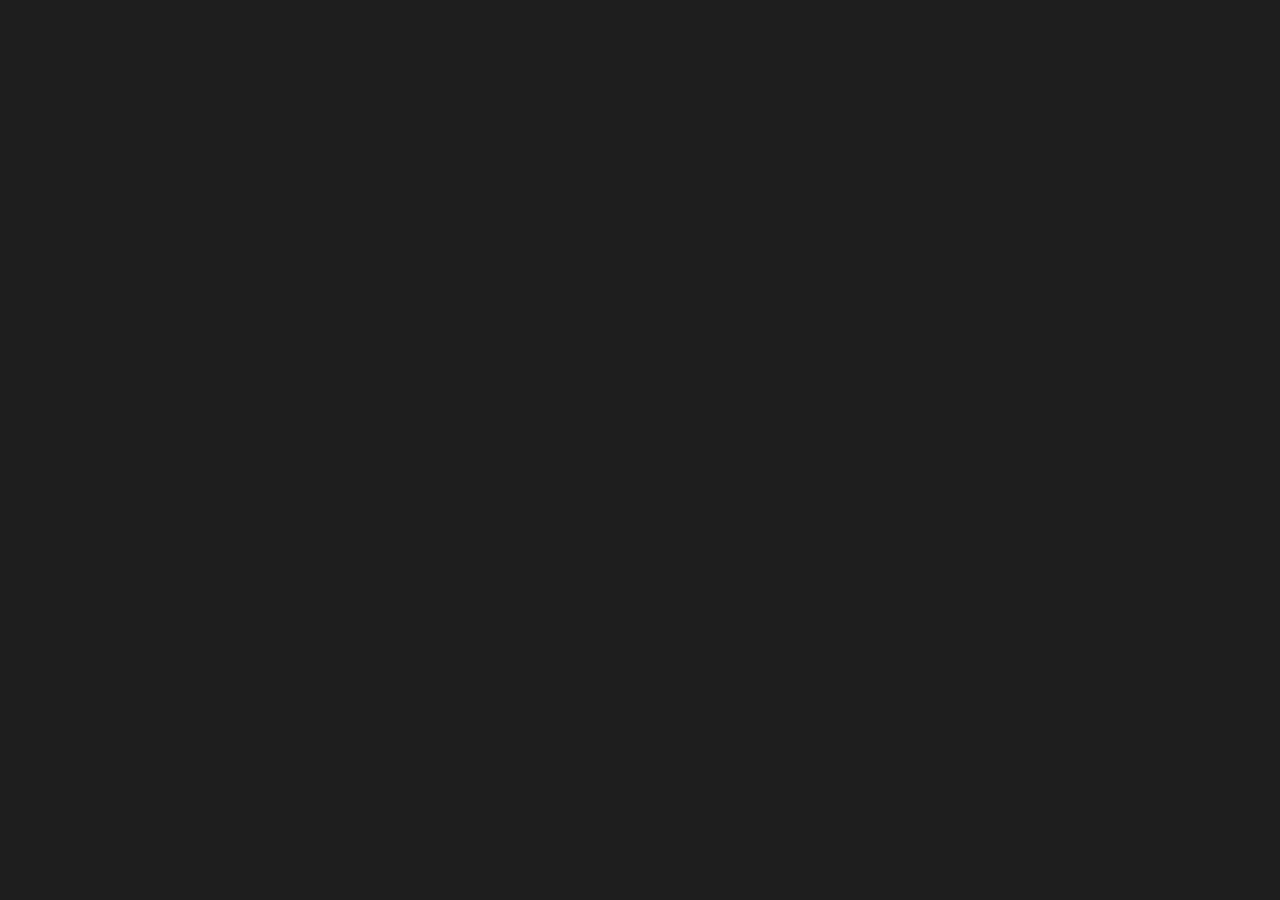
==== commit aa9d3f11: "Add files via upload" ====
--- a/index.html
+++ b/index.html
@@ -1,39 +1,17 @@
-<!DOCTYPE html>
-<html lang="ru">
-<head>
-    <meta charset="utf-8">
-    <meta http-equiv="X-UA-Compatible" content="IE=edge">
-    <meta name="viewport" content="width=device-width,initial-scale=1">
-    <!--[if IE]>
-    <link rel="shortcut icon" href="/favicon.png" type="image/png"><![endif]--><title>Notes</title>
-    <link href="/css/chunk-1428300e.a621f975.css" rel="prefetch">
-    <link href="/css/chunk-21f4a2da.a621f975.css" rel="prefetch">
-    <link href="/js/chunk-1428300e.814d53d6.js" rel="prefetch">
-    <link href="/js/chunk-21f4a2da.b6256917.js" rel="prefetch">
-    <link href="/css/app.dcef32f1.css" rel="preload" as="style">
-    <link href="/js/app.8321e143.js" rel="preload" as="script">
-    <link href="/js/chunk-vendors.88b5a875.js" rel="preload" as="script">
-    <link href="/css/app.dcef32f1.css" rel="stylesheet">
-    <link rel="icon" type="image/png" sizes="32x32" href="/img/icons/notes.png">
-    <link rel="icon" type="image/png" sizes="16x16" href="/img/icons/notes.png">
-    <link rel="manifest" href="/manifest.json">
-    <meta name="theme-color" content="#000000">
-    <meta name="apple-mobile-web-app-capable" content="no">
-    <meta name="apple-mobile-web-app-status-bar-style" content="default">
-    <meta name="apple-mobile-web-app-title" content="Notes">
-    <link rel="apple-touch-icon" href="/img/icons/notes.png">
-    <link rel="mask-icon" href="/img/icons/safari-pinned-tab.svg" color="#000000">
-    <meta name="msapplication-TileImage" content="/img/icons/notes.png">
-    <meta name="msapplication-TileColor" content="#000000">
-</head>
-<body>
-<noscript>
-    <strong>
-        We're sorry but Notes doesn't work properly without JavaScript enabled. Please enable it to continue.
-    </strong>
-</noscript>
-<div id="app"></div>
-<script src="/js/chunk-vendors.88b5a875.js"></script>
-<script src="/js/app.8321e143.js"></script>
-</body>
-</html>+<!DOCTYPE html>
+<html lang="">
+<head>
+  <meta charset="UTF-8">
+  <link rel="icon" href="/favicon.ico">
+  <link rel="preconnect" href="https://fonts.googleapis.com">
+  <link rel="preconnect" href="https://fonts.gstatic.com" crossorigin>
+  <link href="https://fonts.googleapis.com/css2?family=Roboto:ital,wght@0,100;0,300;0,400;0,500;0,700;0,900;1,100;1,300;1,400;1,500;1,700;1,900&display=swap" rel="stylesheet">
+  <meta name="viewport" content="width=device-width, initial-scale=1.0">
+  <title>Vite App</title>
+  <script type="module" crossorigin src="/assets/index-w9TlE0V-.js"></script>
+  <link rel="stylesheet" crossorigin href="/assets/index-CvkhDcgi.css">
+</head>
+<body>
+<div id="app"></div>
+</body>
+</html>
--- a/assets/index-CvkhDcgi.css
+++ b/assets/index-CvkhDcgi.css
@@ -0,0 +1 @@
+:root{--dark-1: #1E1E1E;--dark-2: #282828;--dark-3: #313131;--grey: #EAEAEA;--blue: #639EFF;--blue-2: #3d6df8;--blue-3: #1b53f5}*{margin:0;padding:0;box-sizing:border-box;font-family:Roboto,serif}body{background-color:var(--dark-1);color:var(--grey)}button{background-color:var(--dark-2);border:none;outline:none;border-radius:0;cursor:pointer;-webkit-user-select:none;user-select:none}.container{width:100%;max-width:739px;margin:0 auto}.control[data-v-48967bdc]{display:flex}.control__btn[data-v-48967bdc]{width:42px;height:38px;border-radius:4px;display:flex;align-items:center;justify-content:center;transition:.3s}.control__btn[data-v-48967bdc]:not(:first-child){margin-left:12px}.control__btn[data-v-48967bdc]:hover{background-color:var(--dark-3)}.control__btn[data-v-48967bdc]:active{background-color:var(--dark-2)}.control__copy[data-v-48967bdc]{margin-left:19px;background-color:transparent;color:var(--blue);font-size:15px}.control__copy[data-v-48967bdc]:active{color:#fff}.editor__field[data-v-769fff16]{min-height:600px;margin-top:31px;padding-bottom:60px;display:flex;flex-direction:column;font-size:15px;outline:none}.editor__field[data-v-769fff16] img{max-width:400px}.home[data-v-c7107487]{padding-top:77px}
